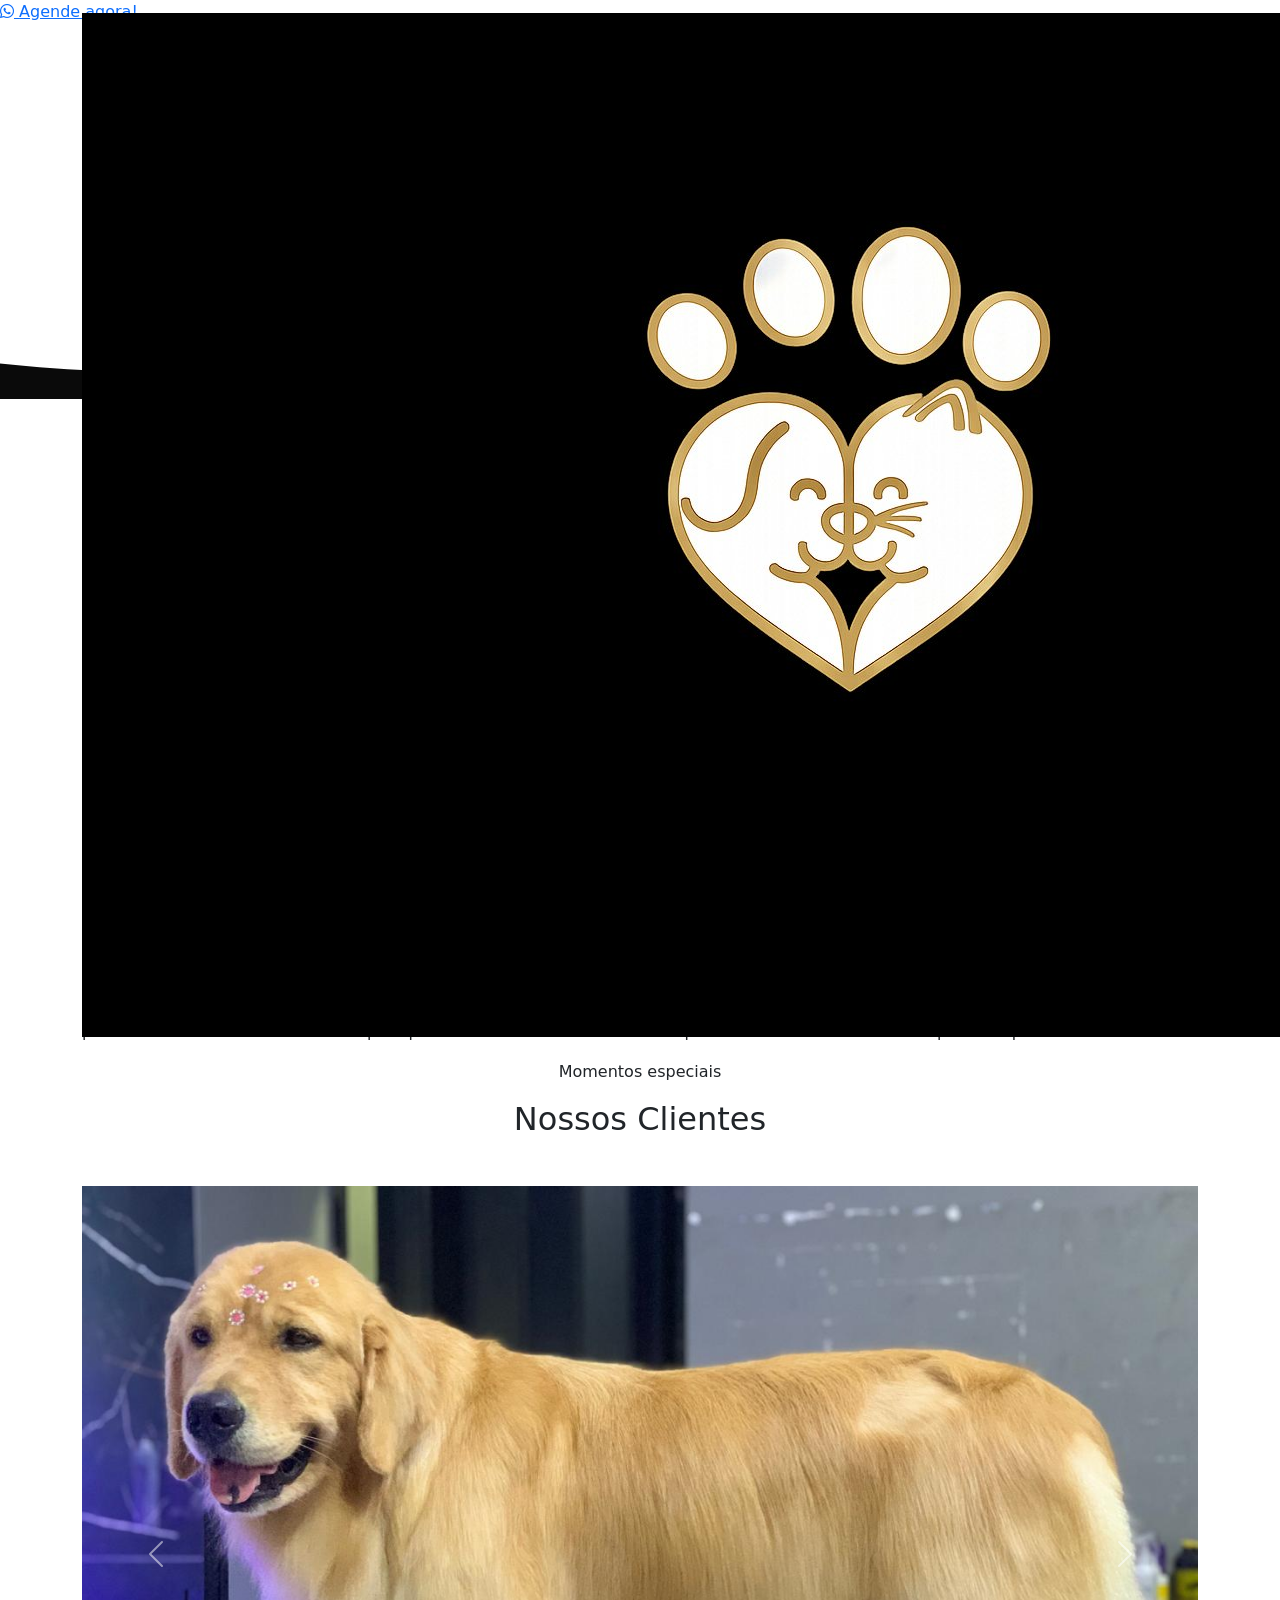
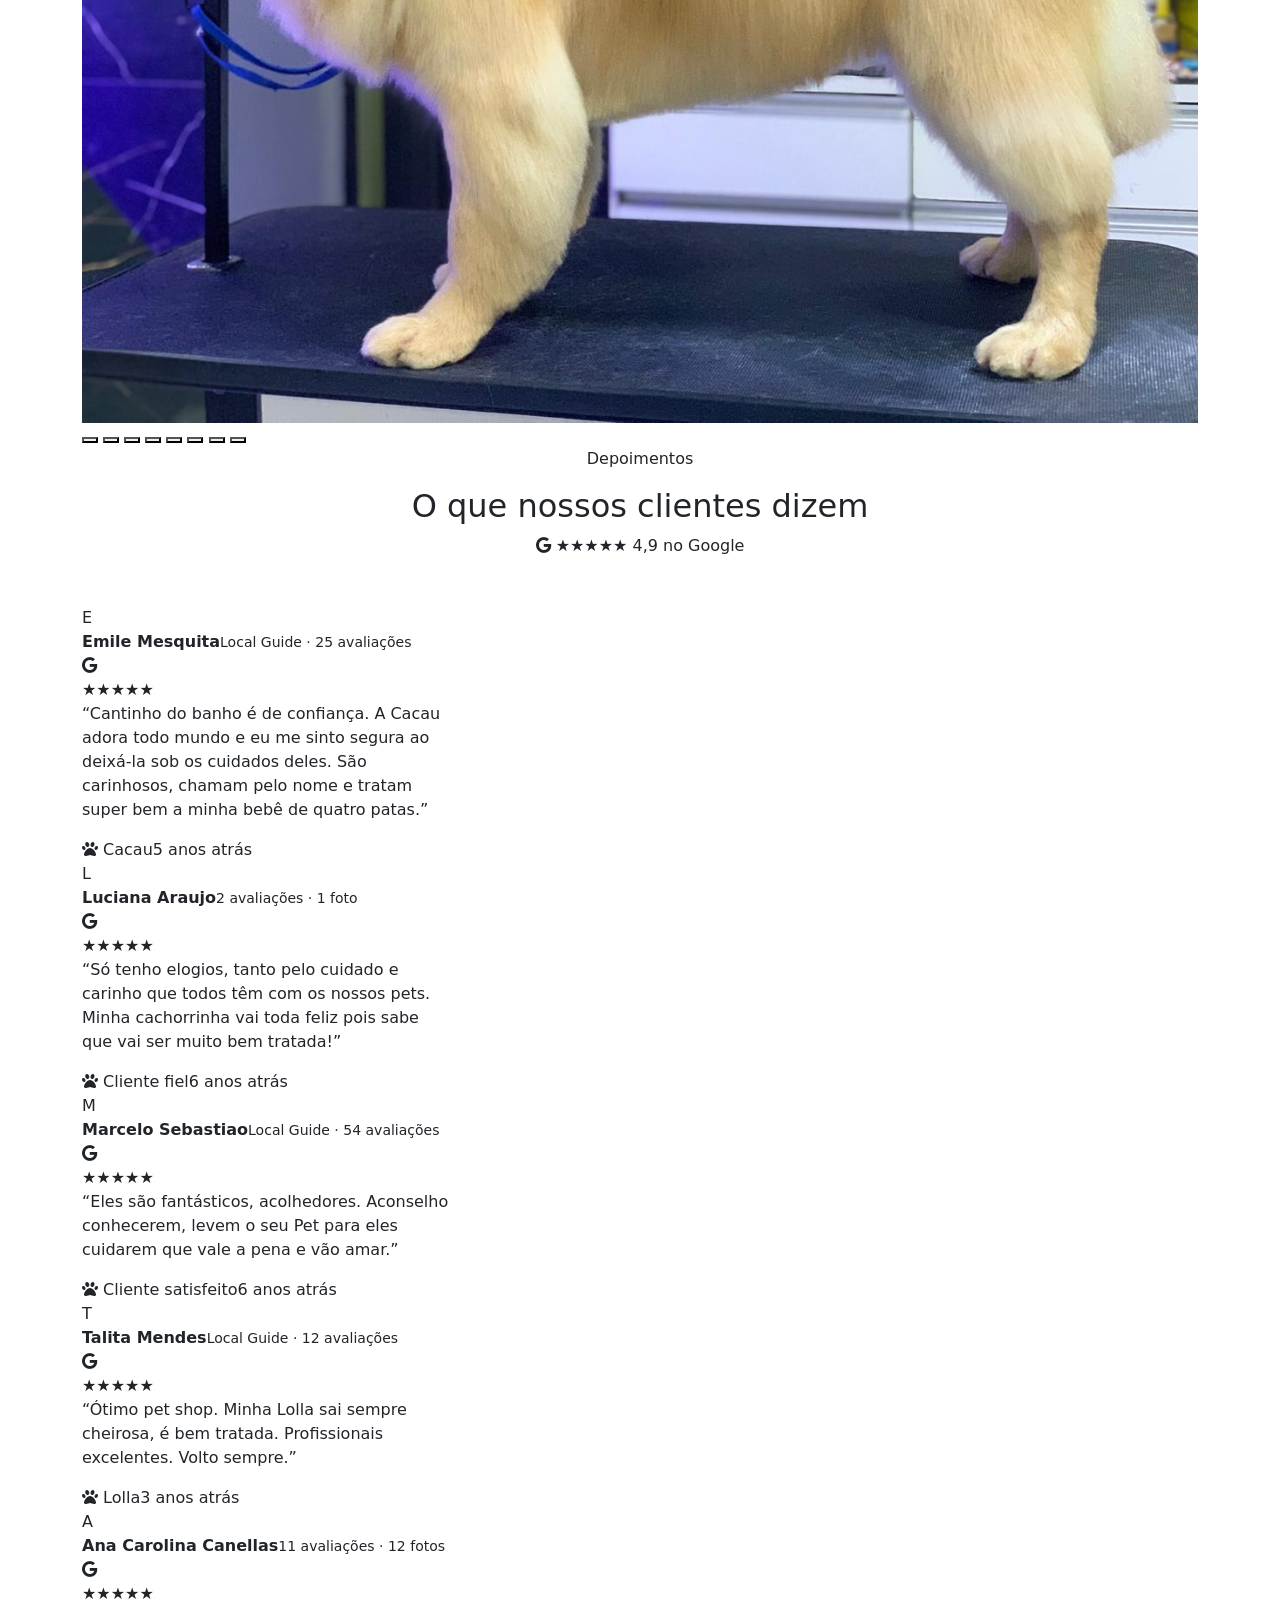
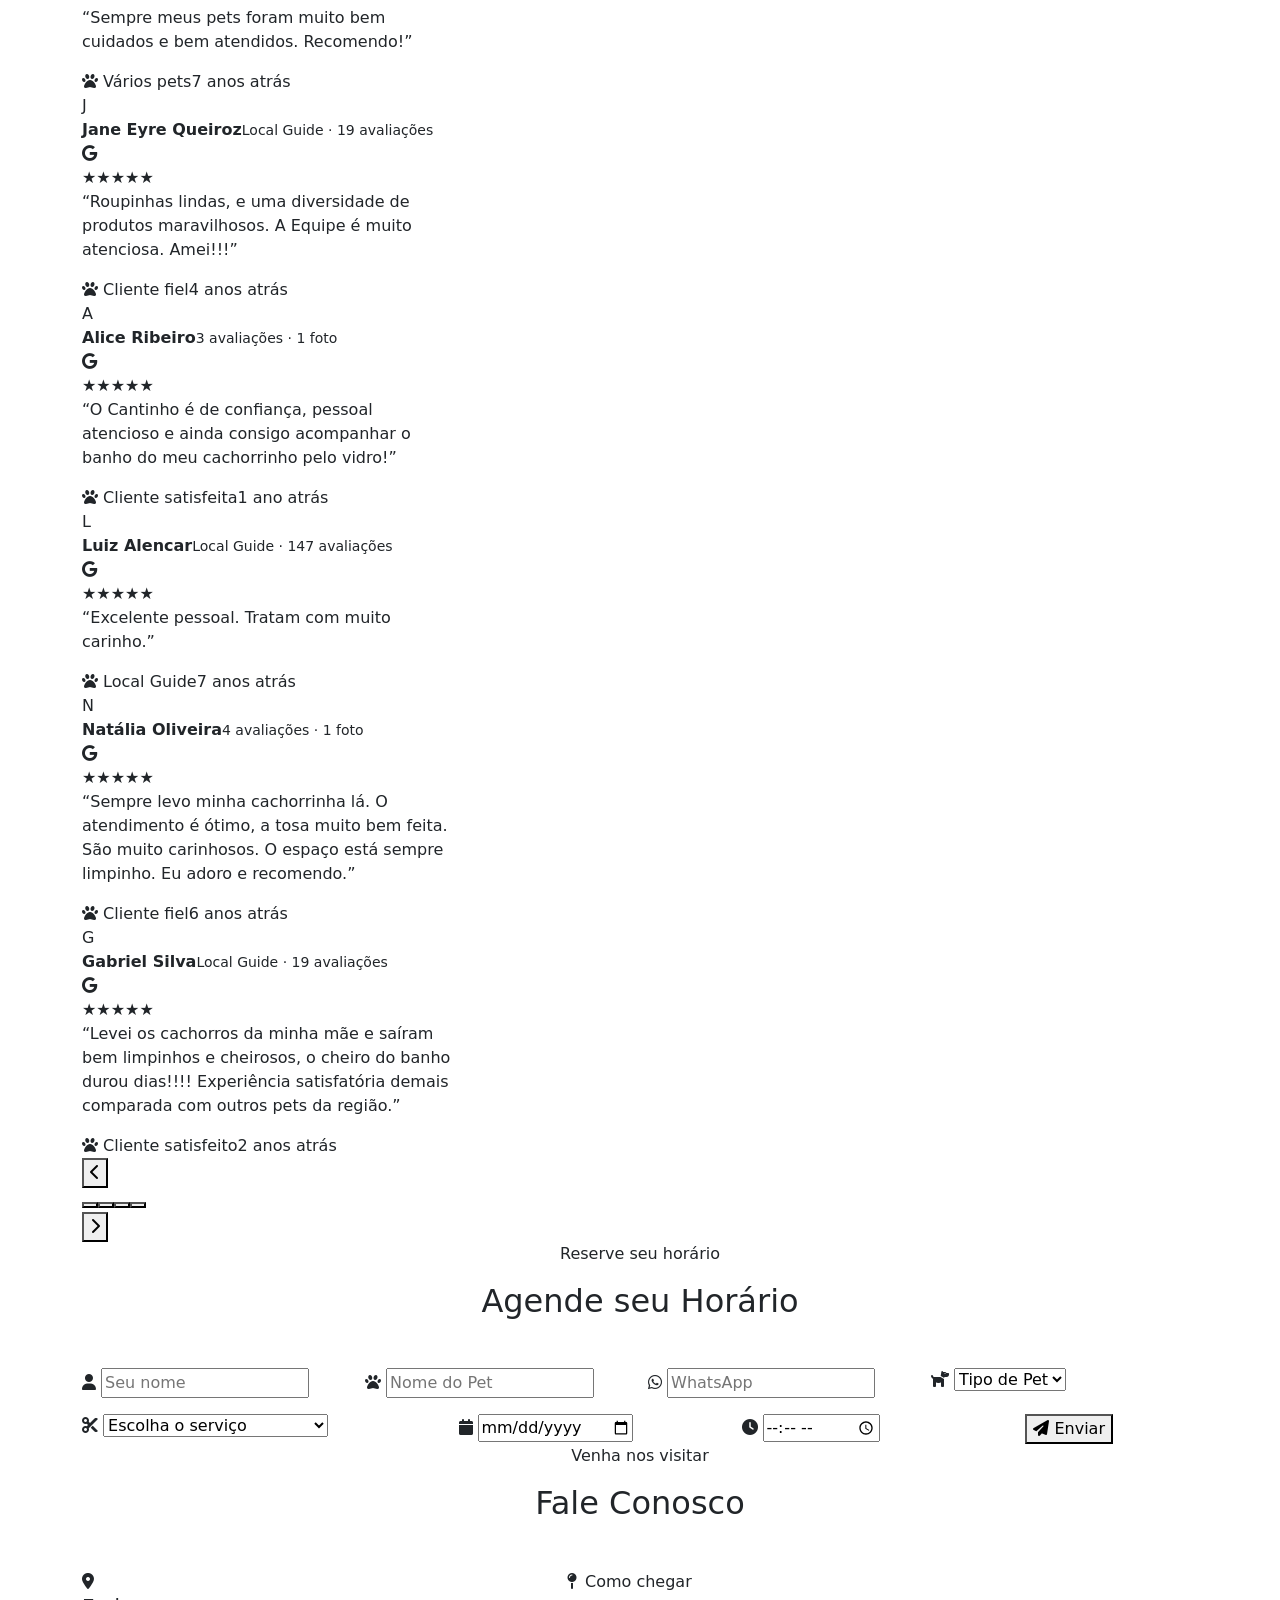
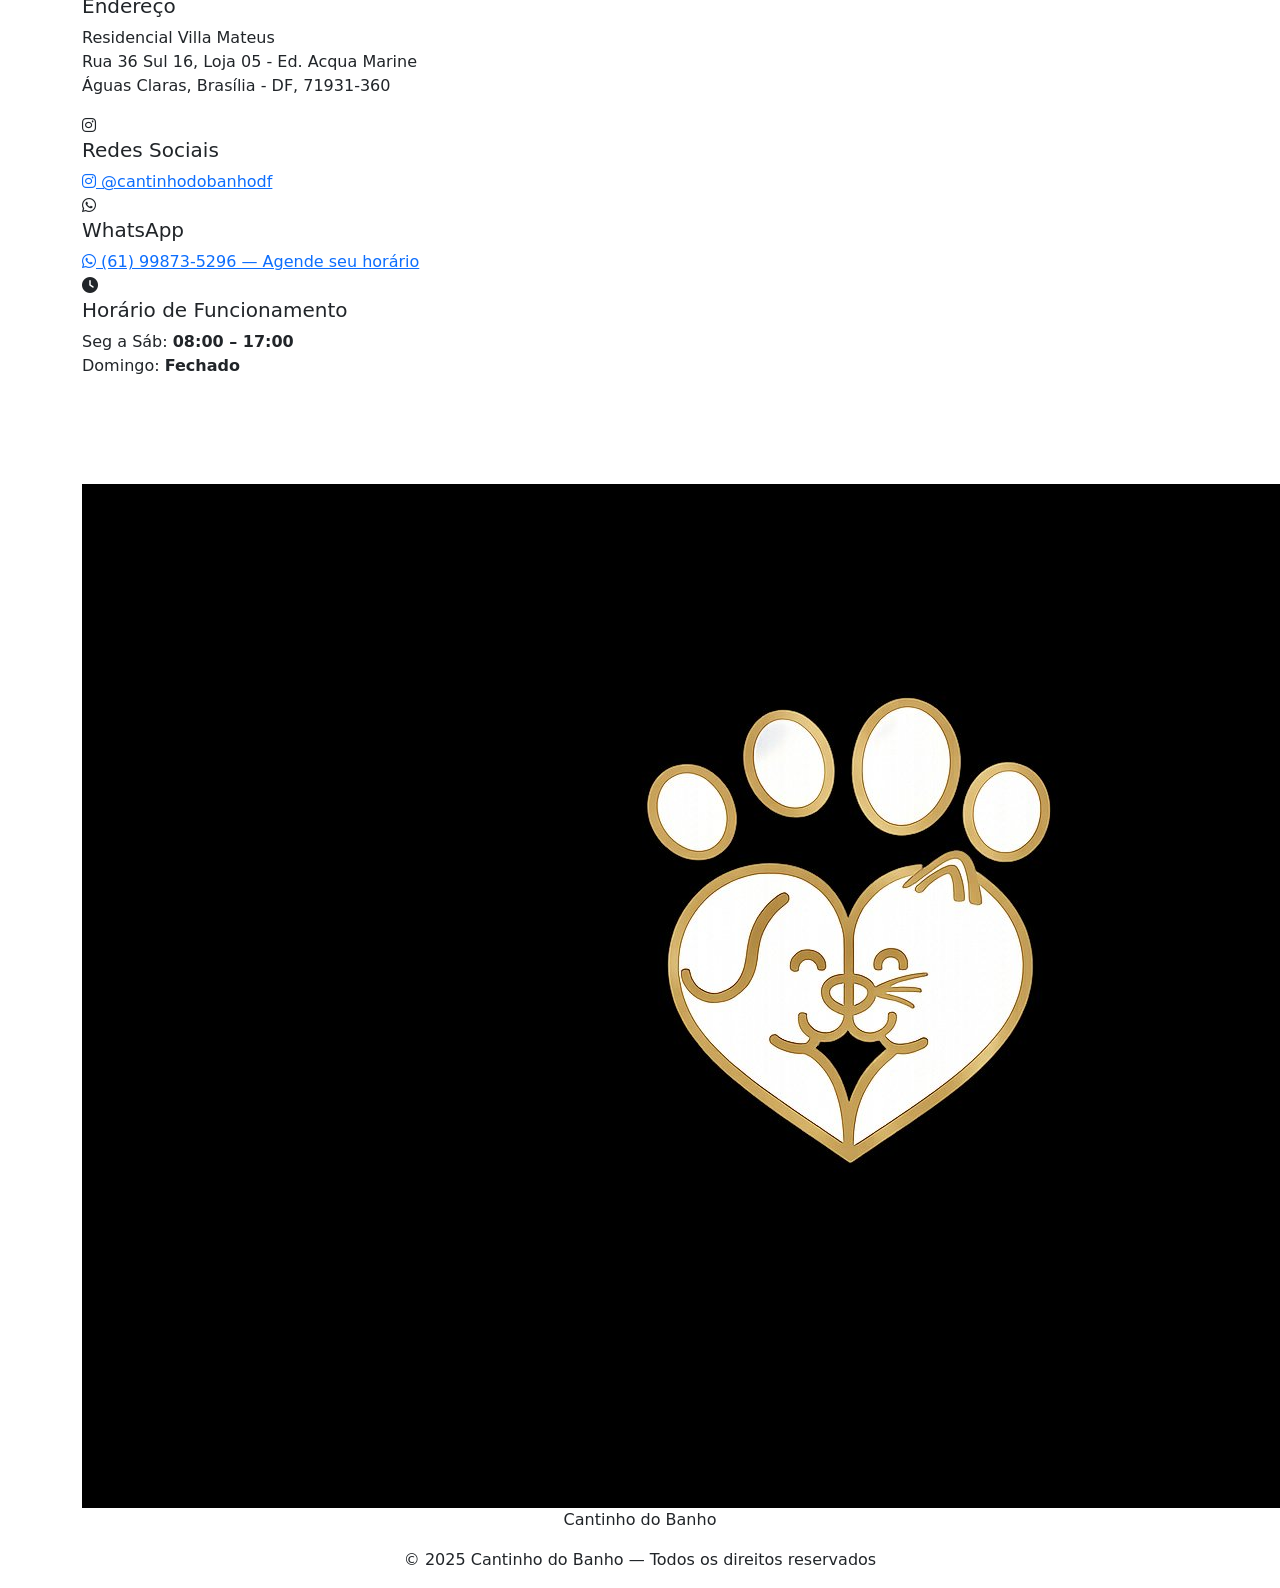
==== src/main/webapp/index.html @ 0a8c475f "- Adicionada entidade Usuario com suporte a Soft Delete e Timezone America/Sao_Paulo. - Adicionada a" ====
<!DOCTYPE html>
<html lang="pt-BR">
    <head>
        <meta charset="UTF-8" />
        <meta name="viewport" content="width=device-width, initial-scale=1.0"/>
        <title>Cantinho do Banho — Pet Shop Premium</title>

        <!-- Bootstrap -->
        <link rel="stylesheet" href="https://cdn.jsdelivr.net/npm/bootstrap@5.3.2/dist/css/bootstrap.min.css"/>
        <!-- FontAwesome -->
        <link rel="stylesheet" href="https://cdnjs.cloudflare.com/ajax/libs/font-awesome/6.5.0/css/all.min.css"/>
        <!-- AOS -->
        <link href="https://cdn.jsdelivr.net/npm/aos@2.3.4/dist/aos.css" rel="stylesheet"/>
        <!-- Google Fonts -->
        <link href="https://fonts.googleapis.com/css2?family=Cinzel:wght@400;600;700&family=Cormorant+Garamond:ital,wght@0,300;0,400;0,600;1,300;1,400&display=swap" rel="stylesheet">
        <!-- Estilos -->
        <link rel="stylesheet" href="style.css"/>
        <style>html {
                scroll-behavior: smooth;
                overflow-x: hidden;
            }</style>
    </head>
    <body>

        <!-- BOTÃO FLUTUANTE WHATSAPP -->
        <a href="https://wa.me/5561998735296?text=Quero%20agendar" target="_blank" class="whatsapp-float" aria-label="Agendar pelo WhatsApp">
            <i class="fab fa-whatsapp"></i>
            <span class="whatsapp-tooltip">Agende agora!</span>
        </a>

        <!-- NAVBAR -->
        <nav class="navbar navbar-expand-lg fixed-top">
            <div class="container">
                <a class="navbar-brand" href="#">
                    <img src="[data-uri]" alt="Logo" class="brand-icon-img">
                    Cantinho do Banho
                </a>
                <button class="navbar-toggler" type="button" data-bs-toggle="collapse" data-bs-target="#menu">
                    <span class="navbar-toggler-icon"></span>
                </button>
                <div class="collapse navbar-collapse" id="menu">
                    <ul class="navbar-nav ms-auto mb-2 mb-lg-0">
                        <li class="nav-item"><a class="nav-link" href="#sobre">Quem Somos</a></li>
                        <li class="nav-item"><a class="nav-link" href="#servicos">Serviços</a></li>
                        <li class="nav-item"><a class="nav-link" href="#avaliacoes">Avaliações</a></li>
                        <li class="nav-item"><a class="nav-link" href="#agendamento">Agendamento</a></li>
                        <li class="nav-item"><a class="nav-link" href="#contato">Contato</a></li>
                        <li class="nav-item"><a class="nav-link nav-admin" href="dashboard/login.html" target="_self" onclick="window.location.href = 'dashboard/login.html'; return false;">Admin</a></li>
                    </ul>
                </div>
            </div>
        </nav>

        <!-- HERO -->
        <header class="hero-premium">
            <div class="hero-overlay"></div>
            <div class="hero-particles">
                <span></span><span></span><span></span><span></span><span></span>
            </div>
            <div class="container hero-content text-center" data-aos="fade-up" data-aos-duration="1000">
                <p class="hero-eyebrow">✦ Pet Shop Premium ✦</p>
                <h1>Cuidado Premium<br><em>Para Seu Melhor Amigo</em></h1>
                <p class="hero-subtitle">
                    Sofisticação, carinho e expertise no tratamento do seu pet.<br>Agende seu momento especial conosco.
                </p>
                <div class="hero-buttons">
                    <a href="#agendamento" class="btn-hero btn-hero-outline">
                        <i class="fas fa-calendar-check"></i> Agende seu Horário
                    </a>
                    <a href="#servicos" class="btn-hero btn-hero-solid">
                        <i class="fa fa-paw"></i> Conhecer serviços
                    </a>
                </div>
                <div class="hero-badges" data-aos="fade-up" data-aos-delay="300">
                    <div class="hero-badge"><i class="fa fa-heart"></i><span>Carinho</span></div>
                    <div class="hero-badge"><i class="fa fa-shield-alt"></i><span>Segurança</span></div>
                    <div class="hero-badge"><i class="fa fa-star"></i><span>Excelência</span></div>
                </div>
            </div>
            <div class="hero-scroll-hint">
                <span></span>
            </div>
        </header>

        <!-- DIVISOR -->
        <div class="section-divider">
            <svg viewBox="0 0 1440 80" preserveAspectRatio="none">
            <path d="M0,40 C360,80 1080,0 1440,40 L1440,80 L0,80 Z" fill="#0a0a0a"/>
            </svg>
        </div>

        <!-- SOBRE -->
        <section id="sobre" class="section-sobre">
            <div class="container">
                <div class="row align-items-center g-5">
                    <div class="col-lg-6" data-aos="fade-right">
                        <p class="section-label">Nossa História</p>
                        <h2 class="section-title">Quem Somos</h2>
                        <p class="section-text">
                            No <strong>Cantinho do Banho</strong> oferecemos mais do que serviços: cuidamos com amor, carinho e dedicação total.
                            Um espaço onde cada pet é tratado como parte da família, com profissionais apaixonados e técnicas refinadas.
                        </p>
                        <div class="sobre-stats">
                            <div class="stat-item">
                                <span class="stat-num">4.6★</span>
                                <span class="stat-label">Google</span>
                            </div>
                            <div class="stat-divider"></div>
                            <div class="stat-item">
                                <span class="stat-num">98+</span>
                                <span class="stat-label">Avaliações</span>
                            </div>
                            <div class="stat-divider"></div>
                            <div class="stat-item">
                                <span class="stat-num">8</span>
                                <span class="stat-label">Serviços</span>
                            </div>
                        </div>
                    </div>
                    <div class="col-lg-6" data-aos="fade-left" data-aos-delay="150">
                        <div class="sobre-card">
                            <i class="fas fa-award sobre-icon"></i>
                            <h4>Compromisso com a excelência</h4>
                            <p>Cada detalhe importa. Dos produtos utilizados ao toque final — entregamos o melhor para o seu pet.</p>
                        </div>
                    </div>
                </div>
            </div>
        </section>

        <!-- SERVIÇOS -->
        <section id="servicos" class="section-servicos">
            <div class="container">
                <div class="text-center mb-5" data-aos="fade-up">
                    <p class="section-label">O que oferecemos</p>
                    <h2 class="section-title">Nossos Serviços</h2>
                </div>
                <div class="row g-4">

                    <div class="col-md-3 col-sm-6" data-aos="fade-up" data-aos-delay="50">
                        <div class="service-card">
                            <div class="service-icon-wrap icone-banho"><i class="fas fa-bath"></i></div>
                            <h5>Banho</h5>
                            <p>Cuidado e limpeza completa para seu pet.</p>
                        </div>
                    </div>

                    <div class="col-md-3 col-sm-6" data-aos="fade-up" data-aos-delay="100">
                        <div class="service-card">
                            <div class="service-icon-wrap icone-tosa"><i class="fas fa-cut"></i></div>
                            <h5>Tosas Especializadas</h5>
                            <p>Tosas personalizadas conforme raça e estilo.</p>
                        </div>
                    </div>

                    <div class="col-md-3 col-sm-6" data-aos="fade-up" data-aos-delay="150">
                        <div class="service-card">
                            <div class="service-icon-wrap icone-trimming"><i class="fas fa-dog"></i></div>
                            <h5>Trimming</h5>
                            <p>Ajustes finos para acabamento perfeito.</p>
                        </div>
                    </div>

                    <div class="col-md-3 col-sm-6" data-aos="fade-up" data-aos-delay="200">
                        <div class="service-card">
                            <div class="service-icon-wrap icone-pelagem"><i class="fas fa-paw"></i></div>
                            <h5>Recuperação de Pelagem</h5>
                            <p>Tratamento intensivo para pelagem danificada.</p>
                        </div>
                    </div>

                    <div class="col-md-3 col-sm-6" data-aos="fade-up" data-aos-delay="250">
                        <div class="service-card">
                            <div class="service-icon-wrap icone-cronograma"><i class="fas fa-stream"></i></div>
                            <h5>Cronograma Capilar</h5>
                            <p>Hidratação intensiva em ciclos personalizados.</p>
                        </div>
                    </div>

                    <div class="col-md-3 col-sm-6" data-aos="fade-up" data-aos-delay="300">
                        <div class="service-card">
                            <div class="service-icon-wrap icone-coloracao"><i class="fas fa-palette"></i></div>
                            <h5>Coloração</h5>
                            <p>Colorações seguras e criativas para pets!</p>
                        </div>
                    </div>

                    <div class="col-md-3 col-sm-6" data-aos="fade-up" data-aos-delay="350">
                        <div class="service-card">
                            <div class="service-icon-wrap icone-cronoterapia"><i class="fas fa-spa"></i></div>
                            <h5>Cromoterapia</h5>
                            <p>Relaxamento e equilíbrio com terapia de cores.</p>
                        </div>
                    </div>

                    <div class="col-md-3 col-sm-6" data-aos="fade-up" data-aos-delay="400">
                        <div class="service-card">
                            <div class="service-icon-wrap icone-boutique"><i class="fas fa-store"></i></div>
                            <h5>Boutique Pet</h5>
                            <p>Acessórios e produtos premium para seu pet.</p>
                        </div>
                    </div>

                </div>
            </div>
        </section>

        <!-- GALERIA -->
        <section class="section-galeria">
            <div class="container" data-aos="fade-up">
                <div class="text-center mb-5">
                    <p class="section-label">Momentos especiais</p>
                    <h2 class="section-title">Nossos Clientes</h2>
                </div>
                <div id="petCarousel" class="carousel slide carousel-premium" data-bs-ride="carousel" data-bs-interval="3500">
                    <div class="carousel-inner">
                        <div class="carousel-item active">
                            <img src="imagens/pet1.jpeg" class="d-block w-100" alt="Pet 1">
                        </div>

                        <div class="carousel-item">
                            <img src="imagens/pet2.jpeg" class="d-block w-100" alt="Pet 2">
                        </div>

                        <div class="carousel-item">
                            <img src="imagens/pet3.jpeg" class="d-block w-100" alt="Pet 3">
                        </div>

                        <div class="carousel-item">
                            <img src="imagens/pet4.jpeg" class="d-block w-100" alt="Pet 4">
                        </div>

                        <div class="carousel-item">
                            <img src="imagens/pet5.jpeg" class="d-block w-100" alt="Pet 5">
                        </div>

                        <div class="carousel-item">
                            <img src="imagens/pet6.jpeg" class="d-block w-100" alt="Pet 6">
                        </div>

                        <div class="carousel-item">
                            <img src="imagens/pet7 (2).jpeg" class="d-block w-100" alt="Pet 7">
                        </div>

                        <div class="carousel-item">
                            <img src="imagens/pet8.jpeg" class="d-block w-100" alt="Pet 8">
                        </div>

                    </div>
                </div>
                <button class="carousel-control-prev" type="button" data-bs-target="#petCarousel" data-bs-slide="prev">
                    <span class="carousel-control-prev-icon"></span>
                </button>
                <button class="carousel-control-next" type="button" data-bs-target="#petCarousel" data-bs-slide="next">
                    <span class="carousel-control-next-icon"></span>
                </button>
                <div class="carousel-indicators-custom">
                    <button type="button" data-bs-target="#petCarousel" data-bs-slide-to="0" class="active"></button>
                    <button type="button" data-bs-target="#petCarousel" data-bs-slide-to="1"></button>
                    <button type="button" data-bs-target="#petCarousel" data-bs-slide-to="2"></button>
                    <button type="button" data-bs-target="#petCarousel" data-bs-slide-to="3"></button>
                    <button type="button" data-bs-target="#petCarousel" data-bs-slide-to="4"></button>
                    <button type="button" data-bs-target="#petCarousel" data-bs-slide-to="5"></button>
                    <button type="button" data-bs-target="#petCarousel" data-bs-slide-to="6"></button>
                    <button type="button" data-bs-target="#petCarousel" data-bs-slide-to="7"></button>
                </div>
            </div>
        </section>

        <!-- AVALIAÇÕES -->
        <section id="avaliacoes" class="section-avaliacoes">
            <div class="container">
                <div class="text-center mb-5" data-aos="fade-up">
                    <p class="section-label">Depoimentos</p>
                    <h2 class="section-title">O que nossos clientes dizem</h2>
                    <div class="google-rating-badge">
                        <i class="fab fa-google"></i>
                        <span class="stars-text">&#9733;&#9733;&#9733;&#9733;&#9733;</span>
                        <span>4,9 no Google</span>
                    </div>
                </div>

                <div class="review-carousel-wrapper" data-aos="fade-up" data-aos-delay="100">
                    <div class="review-track" id="reviewTrack">

                        <div class="review-card">
                            <div class="review-header">
                                <div class="review-avatar">E</div>
                                <div class="review-info"><strong>Emile Mesquita</strong><small>Local Guide &middot; 25 avaliações</small></div>
                                <i class="fab fa-google review-google-icon"></i>
                            </div>
                            <div class="review-stars">&#9733;&#9733;&#9733;&#9733;&#9733;</div>
                            <p class="review-text">&ldquo;Cantinho do banho é de confiança. A Cacau adora todo mundo e eu me sinto segura ao deixá-la sob os cuidados deles. São carinhosos, chamam pelo nome e tratam super bem a minha bebê de quatro patas.&rdquo;</p>
                            <div class="review-footer"><span><i class="fas fa-paw"></i> Cacau</span><span class="review-time">5 anos atrás</span></div>
                        </div>

                        <div class="review-card">
                            <div class="review-header">
                                <div class="review-avatar">L</div>
                                <div class="review-info"><strong>Luciana Araujo</strong><small>2 avaliações &middot; 1 foto</small></div>
                                <i class="fab fa-google review-google-icon"></i>
                            </div>
                            <div class="review-stars">&#9733;&#9733;&#9733;&#9733;&#9733;</div>
                            <p class="review-text">&ldquo;Só tenho elogios, tanto pelo cuidado e carinho que todos têm com os nossos pets. Minha cachorrinha vai toda feliz pois sabe que vai ser muito bem tratada!&rdquo;</p>
                            <div class="review-footer"><span><i class="fas fa-paw"></i> Cliente fiel</span><span class="review-time">6 anos atrás</span></div>
                        </div>

                        <div class="review-card">
                            <div class="review-header">
                                <div class="review-avatar">M</div>
                                <div class="review-info"><strong>Marcelo Sebastiao</strong><small>Local Guide &middot; 54 avaliações</small></div>
                                <i class="fab fa-google review-google-icon"></i>
                            </div>
                            <div class="review-stars">&#9733;&#9733;&#9733;&#9733;&#9733;</div>
                            <p class="review-text">&ldquo;Eles são fantásticos, acolhedores. Aconselho conhecerem, levem o seu Pet para eles cuidarem que vale a pena e vão amar.&rdquo;</p>
                            <div class="review-footer"><span><i class="fas fa-paw"></i> Cliente satisfeito</span><span class="review-time">6 anos atrás</span></div>
                        </div>

                        <div class="review-card">
                            <div class="review-header">
                                <div class="review-avatar">T</div>
                                <div class="review-info"><strong>Talita Mendes</strong><small>Local Guide &middot; 12 avaliações</small></div>
                                <i class="fab fa-google review-google-icon"></i>
                            </div>
                            <div class="review-stars">&#9733;&#9733;&#9733;&#9733;&#9733;</div>
                            <p class="review-text">&ldquo;Ótimo pet shop. Minha Lolla sai sempre cheirosa, é bem tratada. Profissionais excelentes. Volto sempre.&rdquo;</p>
                            <div class="review-footer"><span><i class="fas fa-paw"></i> Lolla</span><span class="review-time">3 anos atrás</span></div>
                        </div>

                        <div class="review-card">
                            <div class="review-header">
                                <div class="review-avatar">A</div>
                                <div class="review-info"><strong>Ana Carolina Canellas</strong><small>11 avaliações &middot; 12 fotos</small></div>
                                <i class="fab fa-google review-google-icon"></i>
                            </div>
                            <div class="review-stars">&#9733;&#9733;&#9733;&#9733;&#9733;</div>
                            <p class="review-text">&ldquo;Sempre meus pets foram muito bem cuidados e bem atendidos. Recomendo!&rdquo;</p>
                            <div class="review-footer"><span><i class="fas fa-paw"></i> Vários pets</span><span class="review-time">7 anos atrás</span></div>
                        </div>

                        <div class="review-card">
                            <div class="review-header">
                                <div class="review-avatar">J</div>
                                <div class="review-info"><strong>Jane Eyre Queiroz</strong><small>Local Guide &middot; 19 avaliações</small></div>
                                <i class="fab fa-google review-google-icon"></i>
                            </div>
                            <div class="review-stars">&#9733;&#9733;&#9733;&#9733;&#9733;</div>
                            <p class="review-text">&ldquo;Roupinhas lindas, e uma diversidade de produtos maravilhosos. A Equipe é muito atenciosa. Amei!!!&rdquo;</p>
                            <div class="review-footer"><span><i class="fas fa-paw"></i> Cliente fiel</span><span class="review-time">4 anos atrás</span></div>
                        </div>

                        <div class="review-card">
                            <div class="review-header">
                                <div class="review-avatar">A</div>
                                <div class="review-info"><strong>Alice Ribeiro</strong><small>3 avaliações &middot; 1 foto</small></div>
                                <i class="fab fa-google review-google-icon"></i>
                            </div>
                            <div class="review-stars">&#9733;&#9733;&#9733;&#9733;&#9733;</div>
                            <p class="review-text">&ldquo;O Cantinho é de confiança, pessoal atencioso e ainda consigo acompanhar o banho do meu cachorrinho pelo vidro!&rdquo;</p>
                            <div class="review-footer"><span><i class="fas fa-paw"></i> Cliente satisfeita</span><span class="review-time">1 ano atrás</span></div>
                        </div>

                        <div class="review-card">
                            <div class="review-header">
                                <div class="review-avatar">L</div>
                                <div class="review-info"><strong>Luiz Alencar</strong><small>Local Guide &middot; 147 avaliações</small></div>
                                <i class="fab fa-google review-google-icon"></i>
                            </div>
                            <div class="review-stars">&#9733;&#9733;&#9733;&#9733;&#9733;</div>
                            <p class="review-text">&ldquo;Excelente pessoal. Tratam com muito carinho.&rdquo;</p>
                            <div class="review-footer"><span><i class="fas fa-paw"></i> Local Guide</span><span class="review-time">7 anos atrás</span></div>
                        </div>

                        <div class="review-card">
                            <div class="review-header">
                                <div class="review-avatar">N</div>
                                <div class="review-info"><strong>Natália Oliveira</strong><small>4 avaliações &middot; 1 foto</small></div>
                                <i class="fab fa-google review-google-icon"></i>
                            </div>
                            <div class="review-stars">&#9733;&#9733;&#9733;&#9733;&#9733;</div>
                            <p class="review-text">&ldquo;Sempre levo minha cachorrinha lá. O atendimento é ótimo, a tosa muito bem feita. São muito carinhosos. O espaço está sempre limpinho. Eu adoro e recomendo.&rdquo;</p>
                            <div class="review-footer"><span><i class="fas fa-paw"></i> Cliente fiel</span><span class="review-time">6 anos atrás</span></div>
                        </div>

                        <div class="review-card">
                            <div class="review-header">
                                <div class="review-avatar">G</div>
                                <div class="review-info"><strong>Gabriel Silva</strong><small>Local Guide &middot; 19 avaliações</small></div>
                                <i class="fab fa-google review-google-icon"></i>
                            </div>
                            <div class="review-stars">&#9733;&#9733;&#9733;&#9733;&#9733;</div>
                            <p class="review-text">&ldquo;Levei os cachorros da minha mãe e saíram bem limpinhos e cheirosos, o cheiro do banho durou dias!!!! Experiência satisfatória demais comparada com outros pets da região.&rdquo;</p>
                            <div class="review-footer"><span><i class="fas fa-paw"></i> Cliente satisfeito</span><span class="review-time">2 anos atrás</span></div>
                        </div>

                    </div>

                    <div class="review-nav">
                        <button class="review-btn" id="reviewPrev"><i class="fas fa-chevron-left"></i></button>
                        <div class="review-dots" id="reviewDots"></div>
                        <button class="review-btn" id="reviewNext"><i class="fas fa-chevron-right"></i></button>
                    </div>
                </div>

            </div>
        </section>

        <script>
            (function () {
                var track = document.getElementById('reviewTrack');
                var cards = track.querySelectorAll('.review-card');
                var dotsContainer = document.getElementById('reviewDots');
                var total = cards.length;
                var current = 0;
                var perPage = window.innerWidth >= 992 ? 3 : window.innerWidth >= 576 ? 2 : 1;

                function buildDots() {
                    dotsContainer.innerHTML = '';
                    var pages = Math.ceil(total / perPage);
                    for (var i = 0; i < pages; i++) {
                        var d = document.createElement('button');
                        d.className = 'review-dot' + (i === 0 ? ' active' : '');
                        d.setAttribute('data-i', i);
                        d.addEventListener('click', function () {
                            goTo(+this.getAttribute('data-i'));
                        });
                        dotsContainer.appendChild(d);
                    }
                }

                function goTo(page) {
                    var pages = Math.ceil(total / perPage);
                    current = Math.max(0, Math.min(page, pages - 1));
                    var offset = current * perPage * (100 / total);
                    track.style.transform = 'translateX(-' + offset + '%)';
                    dotsContainer.querySelectorAll('.review-dot').forEach(function (d, i) {
                        d.classList.toggle('active', i === current);
                    });
                }

                document.getElementById('reviewNext').addEventListener('click', function () {
                    goTo(current + 1 >= Math.ceil(total / perPage) ? 0 : current + 1);
                });
                document.getElementById('reviewPrev').addEventListener('click', function () {
                    goTo(current - 1 < 0 ? Math.ceil(total / perPage) - 1 : current - 1);
                });

                // Auto play
                setInterval(function () {
                    goTo(current + 1 >= Math.ceil(total / perPage) ? 0 : current + 1);
                }, 4000);

                buildDots();
                track.style.width = (total * (100 / perPage)) + '%';
                cards.forEach(function (c) {
                    c.style.width = (100 / total) + '%';
                });
            })();
        </script>

        <!-- AGENDAMENTO -->
        <section id="agendamento" class="section-agendamento">
            <div class="container" data-aos="fade-up">
                <div class="text-center mb-5">
                    <p class="section-label">Reserve seu horário</p>
                    <h2 class="section-title">Agende seu Horário</h2>
                </div>
                <div class="agendamento-card">
                    <!-- FORMULÁRIO -->
                    <div id="form-agendamento">

                        <form onsubmit="enviarAgendamento(event)">
                            <div class="row g-3">
                                <div class="col-md-3 col-sm-6">
                                    <div class="input-group-custom">
                                        <i class="fas fa-user"></i>
                                        <input id="nome" class="form-input" placeholder="Seu nome" required>
                                    </div>
                                </div>
                                <div class="col-md-3 col-sm-6">
                                    <div class="input-group-custom">
                                        <i class="fas fa-paw"></i>
                                        <input id="pet" class="form-input" placeholder="Nome do Pet" required>
                                    </div>
                                </div>
                                <div class="col-md-3 col-sm-6">
                                    <div class="input-group-custom">
                                        <i class="fab fa-whatsapp"></i>
                                        <input id="tel" class="form-input" placeholder="WhatsApp" required oninput="detectarCliente(this.value)">
                                    </div>
                                </div>
                                <div class="col-md-3 col-sm-6">
                                    <div class="input-group-custom">
                                        <i class="fas fa-dog"></i>
                                        <select id="tipo-pet" class="form-input" required>
                                            <option value="">Tipo de Pet</option>
                                            <option value="Cachorro">Cachorro</option>
                                            <option value="Gato">Gato</option>
                                        </select>
                                    </div>
                                </div>
                                <div class="col-md-4 col-sm-6">
                                    <div class="input-group-custom">
                                        <i class="fas fa-scissors"></i>
                                        <select id="servico" class="form-input" required>
                                            <option value="">Escolha o serviço</option>
                                            <option>Banho e Tosa</option>
                                            <option>Banho</option>
                                            <option>Tosa</option>
                                            <option>Trimming</option>
                                            <option>Cronograma Capilar</option>
                                            <option>Recuperação de Pelagem</option>
                                            <option>Cromoterapia</option>
                                            <option>Coloração Pet</option>
                                        </select>
                                    </div>
                                </div>
                                <div class="col-md-3 col-sm-6">
                                    <div class="input-group-custom">
                                        <i class="fas fa-calendar"></i>
                                        <input id="data" type="date" class="form-input" required>
                                    </div>
                                </div>
                                <div class="col-md-3 col-sm-6">
                                    <div class="input-group-custom">
                                        <i class="fas fa-clock"></i>
                                        <input id="hora" type="time" class="form-input" required>
                                    </div>
                                </div>

                                <div class="col-md-2 col-sm-12">
                                    <button type="submit" class="btn-agendar" id="btn-agendar">
                                        <i class="fa fa-paper-plane"></i> Enviar
                                    </button>
                                </div>
                            </div>
                        </form>
                    </div>
                    <!-- MENSAGEM DE SUCESSO -->
                    <div id="agendamento-sucesso" style="display:none; text-align:center; padding:48px 24px;">
                        <div style="font-size:3.5rem; margin-bottom:16px;">🐾</div>
                        <h3 style="color:#C9A96E; font-family:'Cinzel',serif; font-size:1.4rem; margin-bottom:12px;">Pedido Enviado com Sucesso!</h3>
                        <p style="color:#ccc; font-size:0.95rem; margin-bottom:8px;">Seu agendamento foi recebido!</p>
                        <p style="color:#888; font-size:0.85rem; max-width:420px; margin:0 auto 28px;">Nossa equipe vai analisar a disponibilidade e entrar em contato pelo WhatsApp para confirmar o horário. 😊</p>
                        <button onclick="novoAgendamento()" style="background:transparent; border:1px solid #C9A96E55; color:#C9A96E; border-radius:8px; padding:10px 24px; font-size:0.85rem; cursor:pointer; transition:all .2s;">
                            <i class="fas fa-plus" style="margin-right:6px"></i> Fazer outro agendamento
                        </button>
                    </div>
                </div>
            </div>
        </section>

        <!-- CONTATO -->
        <section id="contato" class="section-contato">
            <div class="container">
                <div class="text-center mb-5" data-aos="fade-up">
                    <p class="section-label">Venha nos visitar</p>
                    <h2 class="section-title">Fale Conosco</h2>
                </div>
                <div class="row g-5 align-items-start">
                    <div class="col-md-5" data-aos="fade-right">
                        <div class="contato-info">

                            <div class="contato-item">
                                <div class="contato-icon"><i class="fas fa-map-marker-alt"></i></div>
                                <div>
                                    <h5>Endereço</h5>
                                    <p>Residencial Villa Mateus<br>
                                        Rua 36 Sul 16, Loja 05 - Ed. Acqua Marine<br>
                                        Águas Claras, Brasília - DF, 71931-360</p>
                                </div>
                            </div>

                            <div class="contato-item">
                                <div class="contato-icon"><i class="fab fa-instagram"></i></div>
                                <div>
                                    <h5>Redes Sociais</h5>
                                    <a href="https://instagram.com/cantinhodobanhodf" target="_blank" class="social-link">
                                        <i class="fab fa-instagram"></i> @cantinhodobanhodf
                                    </a>
                                </div>
                            </div>

                            <div class="contato-item">
                                <div class="contato-icon"><i class="fab fa-whatsapp"></i></div>
                                <div>
                                    <h5>WhatsApp</h5>
                                    <a href="https://wa.me/5561998735296" target="_blank" class="btn-whatsapp">
                                        <i class="fab fa-whatsapp"></i> (61) 99873-5296 — Agende seu horário
                                    </a>
                                </div>
                            </div>

                            <div class="contato-item">
                                <div class="contato-icon"><i class="fas fa-clock"></i></div>
                                <div>
                                    <h5>Horário de Funcionamento</h5>
                                    <p>Seg a Sáb: <strong>08:00 – 17:00</strong><br>Domingo: <strong>Fechado</strong></p>
                                </div>
                            </div>

                        </div>
                    </div>

                    <div class="col-md-7" data-aos="fade-left" data-aos-delay="150">
                        <div class="mapa-wrapper">
                            <p class="section-label mb-3"><i class="fas fa-map-pin me-2"></i>Como chegar</p>
                            <div class="ratio ratio-4x3">
                                <iframe
                                    src="https://www.google.com/maps/embed?pb=!1m18!1m12!1m3!1d1223.2493525552275!2d-48.03910495482226!3d-15.837038308991763!2m3!1f0!2f0!3f0!3m2!1i1024!2i768!4f13.1!3m3!1m2!1s0x935a326012396ee5%3A0x93afc04ad1eda050!2sCantinho%20do%20Banho%20Pet%20Shop!5e0!3m2!1spt-BR!2sbr!4v1702665679206!5m2!1spt-BR!2sbr"
                                    width="100%" height="100%" style="border:0;" allowfullscreen="" loading="lazy">
                                </iframe>
                            </div>
                        </div>
                    </div>
                </div>
            </div>
        </section>

        <!-- RODAPÉ -->
        <footer class="footer">
            <div class="container text-center">
                <p class="footer-brand"><img src="[data-uri]" alt="Logo" class="footer-logo-img"> Cantinho do Banho</p>
                <p class="footer-copy">© 2025 Cantinho do Banho — Todos os direitos reservados</p>
            </div>
        </footer>

        <!-- SCRIPTS -->
        <script src="https://cdn.jsdelivr.net/npm/bootstrap@5.3.2/dist/js/bootstrap.bundle.min.js"></script>
        <script src="https://cdn.jsdelivr.net/npm/aos@2.3.4/dist/aos.js"></script>
        <script>
                            AOS.init({duration: 900, once: true, easing: 'ease-out-quart', offset: 60});

                            function cleanTelSite(t) {
                                return t ? t.replace(/\D/g, '') : '';
                            }

                            function detectarCliente(val) {
                                const tel = cleanTelSite(val);
                                if (tel.length < 10)
                                    return;
                                const clientes = JSON.parse(localStorage.getItem('cb_clientes') || '[]');
                                const cli = clientes.find(c => cleanTelSite(c.tel) === tel);
                                if (cli) {
                                    if (cli.nome)
                                        document.getElementById('nome').value = cli.nome;
                                    if (cli.pets)
                                        document.getElementById('pet').value = cli.pets.split(',')[0].trim();
                                }
                            }

                            function enviarAgendamento(e) {
                                e.preventDefault();

                                // 1. Captura os elementos do DOM
                                const nome = document.getElementById('nome').value.trim();
                                const pet = document.getElementById('pet').value.trim();
                                const tel = document.getElementById('tel').value.trim();
                                const tipoPet = document.getElementById('tipo-pet').value;
                                const servico = document.getElementById('servico').value;
                                const data = document.getElementById('data').value; // Formato: YYYY-MM-DD
                                const hora = document.getElementById('hora').value; // Formato: HH:MM

                                // 2. Validação simples antes de enviar
                                if (!nome || !pet || !tel || !tipoPet || !servico || !data || !hora) {
                                    alert("Por favor, preencha todos os campos obrigatórios.");
                                    return;
                                }

                                // 3. Prepara os parâmetros para o padrão que a Servlet Java entende (Form URL Encoded)
                                const formData = new URLSearchParams();
                                formData.append('nomeDono', nome);
                                formData.append('telefone', tel);
                                formData.append('nomePet', pet);
                                formData.append('tipo', tipoPet);
                                formData.append('servico', servico);
                                formData.append('data', data);
                                formData.append('hora', hora);

                                // 4. O Fetch: Enviando os dados para o servidor
                                // ATENÇÃO: Verifique se o nome do projeto no NetBeans/Tomcat é "Cantinho_banho"
                                fetch('api/agendar', {
                                    method: 'POST',
                                    headers: {
                                        'Content-Type': 'application/x-www-form-urlencoded; charset=UTF-8',
                                    },
                                    body: formData
                                })
                                        .then(response => {
                                            if (response.ok) {
                                                // Se o Java retornou status 200-299
                                                return response.text();
                                            } else {
                                                // Se o Java deu erro (ex: 500 no banco de dados)
                                                return response.text().then(text => {
                                                    throw new Error(text)
                                                });
                                            }
                                        })
                                        .then(resultado => {
                                            console.log("Sucesso do Java:", resultado);

                                            // Esconde o formulário e mostra a div de sucesso (lógica que você já tinha)
                                            document.getElementById('form-agendamento').style.display = 'none';
                                            document.getElementById('agendamento-sucesso').style.display = 'block';

                                            // Limpa o formulário para um próximo uso
                                            // document.getElementById('form-agendamento').reset();
                                        })
                                        .catch(error => {
                                            // Captura erros de rede ou erros lançados pelo 'throw' acima
                                            console.error('Erro na requisição:', error);
                                            alert("Falha ao salvar no MySQL: " + error.message);
                                        });
                            }

                            function novoAgendamento() {
                                document.getElementById('form-agendamento').style.display = 'block';
                                document.getElementById('agendamento-sucesso').style.display = 'none';
                                document.getElementById('form-agendamento').querySelector('form').reset();
                            }

                            // Navbar + botão WA no scroll
                            window.addEventListener('scroll', () => {
                                document.querySelector('.navbar').classList.toggle('scrolled', window.scrollY > 50);
                                document.querySelector('.whatsapp-float').classList.toggle('visible', window.scrollY > 300);
                            });

                            // FECHAR MENU MOBILE AO CLICAR EM UM LINK
                            document.querySelectorAll('.navbar .nav-link').forEach(link => {
                                link.addEventListener('click', () => {
                                    const navbarCollapse = document.querySelector('.navbar-collapse');
                                    if (navbarCollapse && navbarCollapse.classList.contains('show')) {
                                        bootstrap.Collapse.getOrCreateInstance(navbarCollapse).hide();
                                    }
                                });
                            });
        </script>
    </body>
</html>
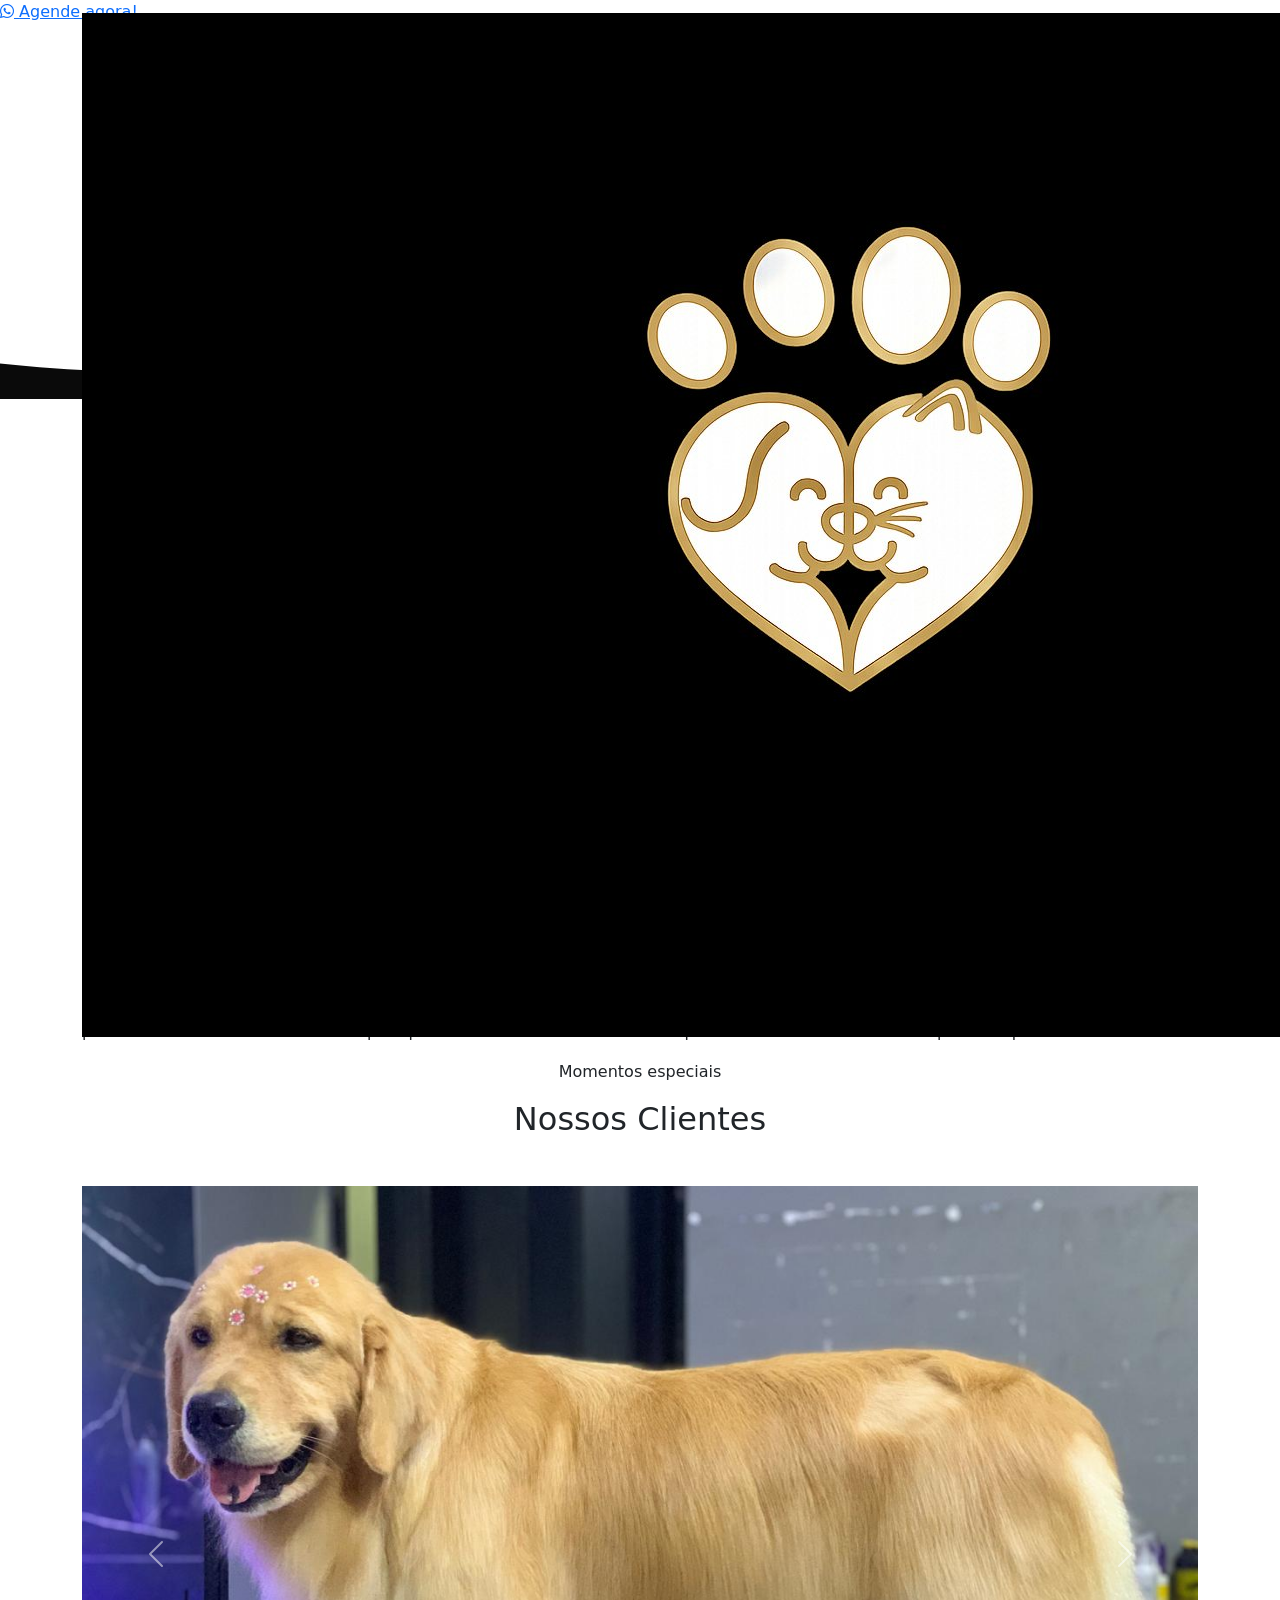
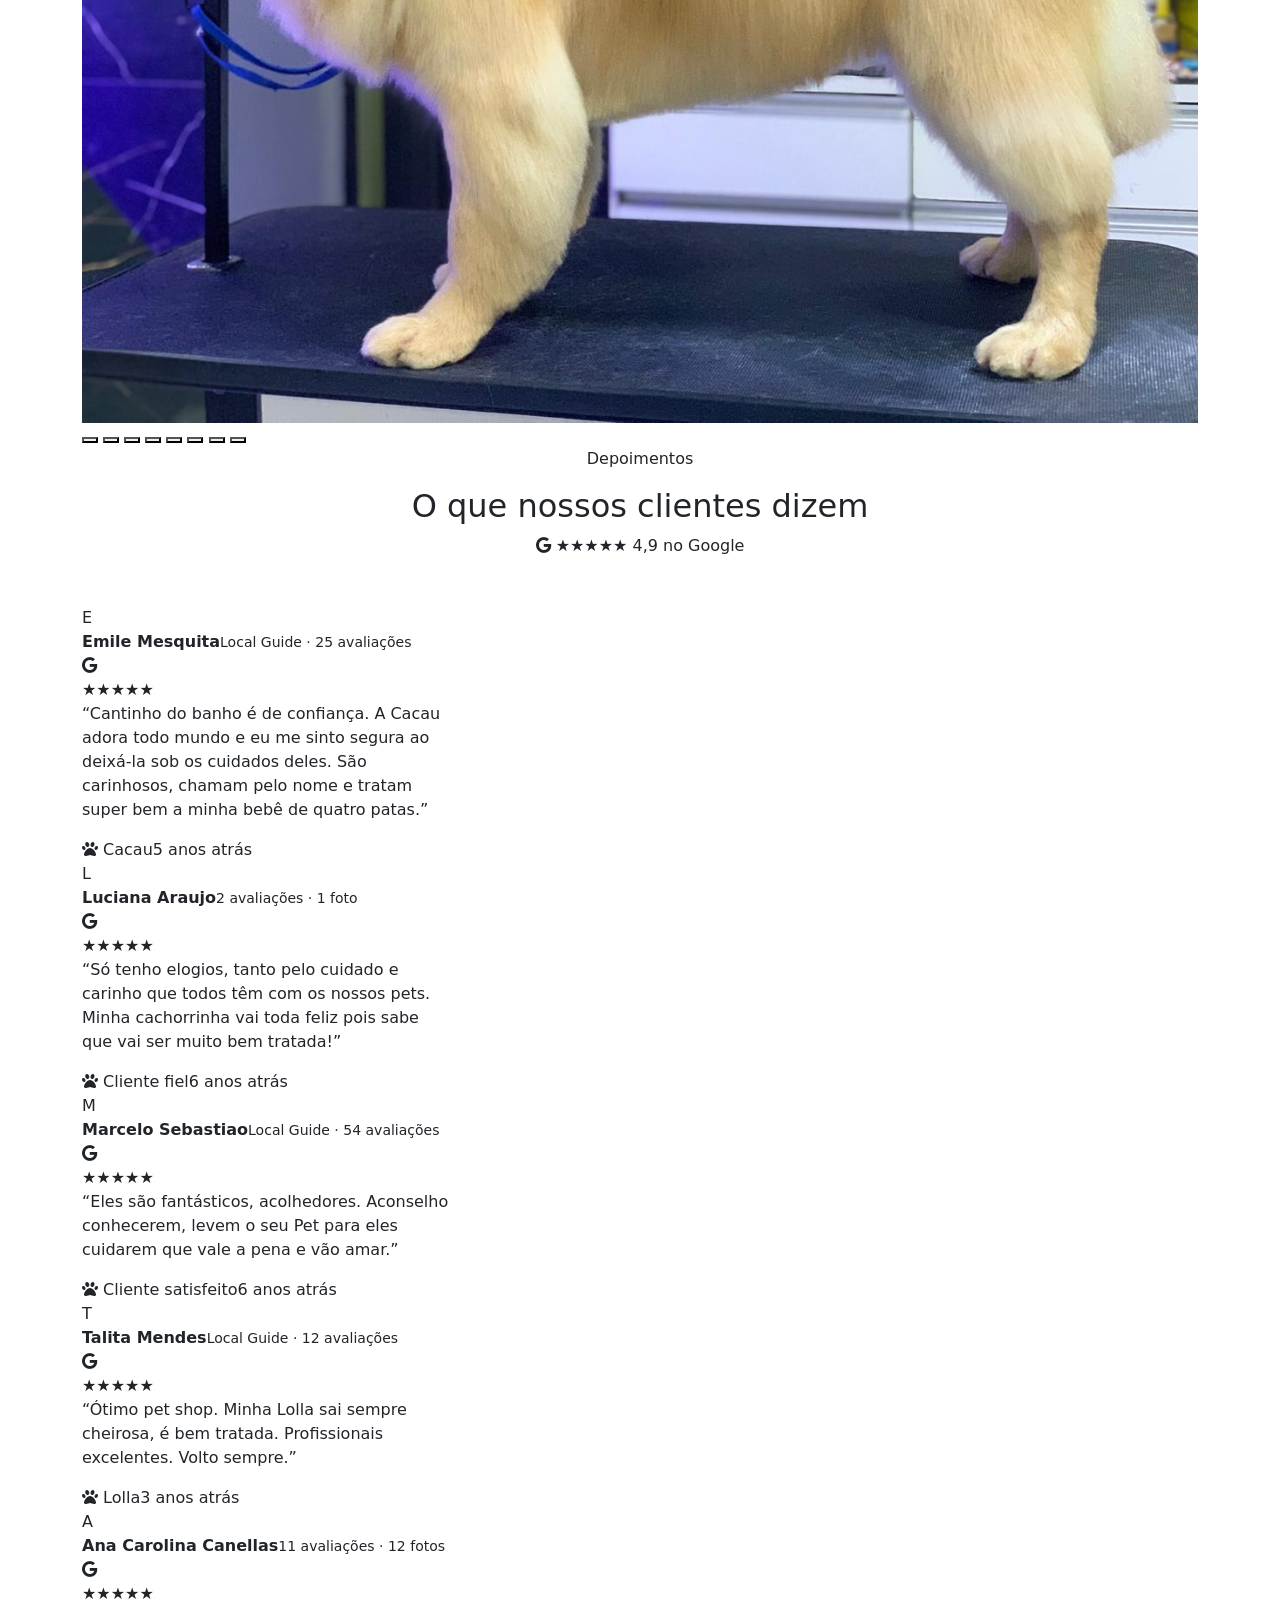
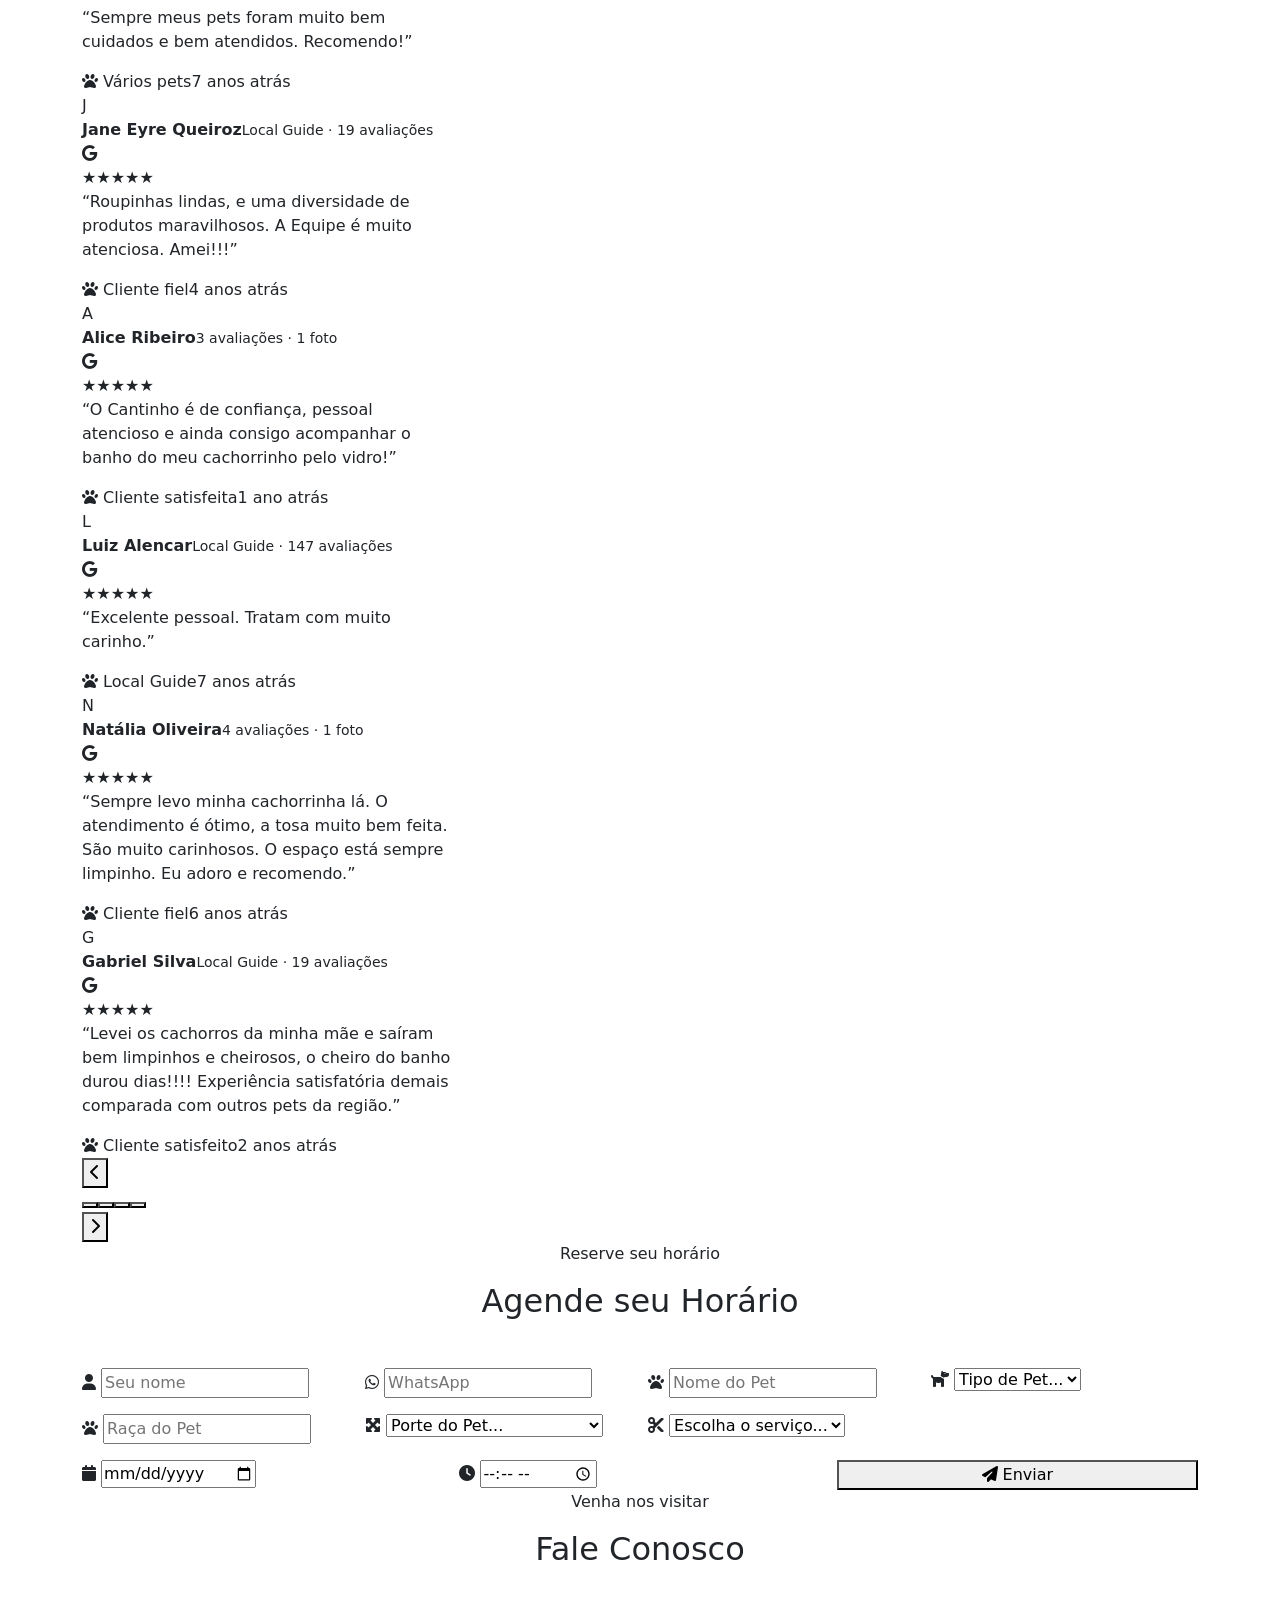
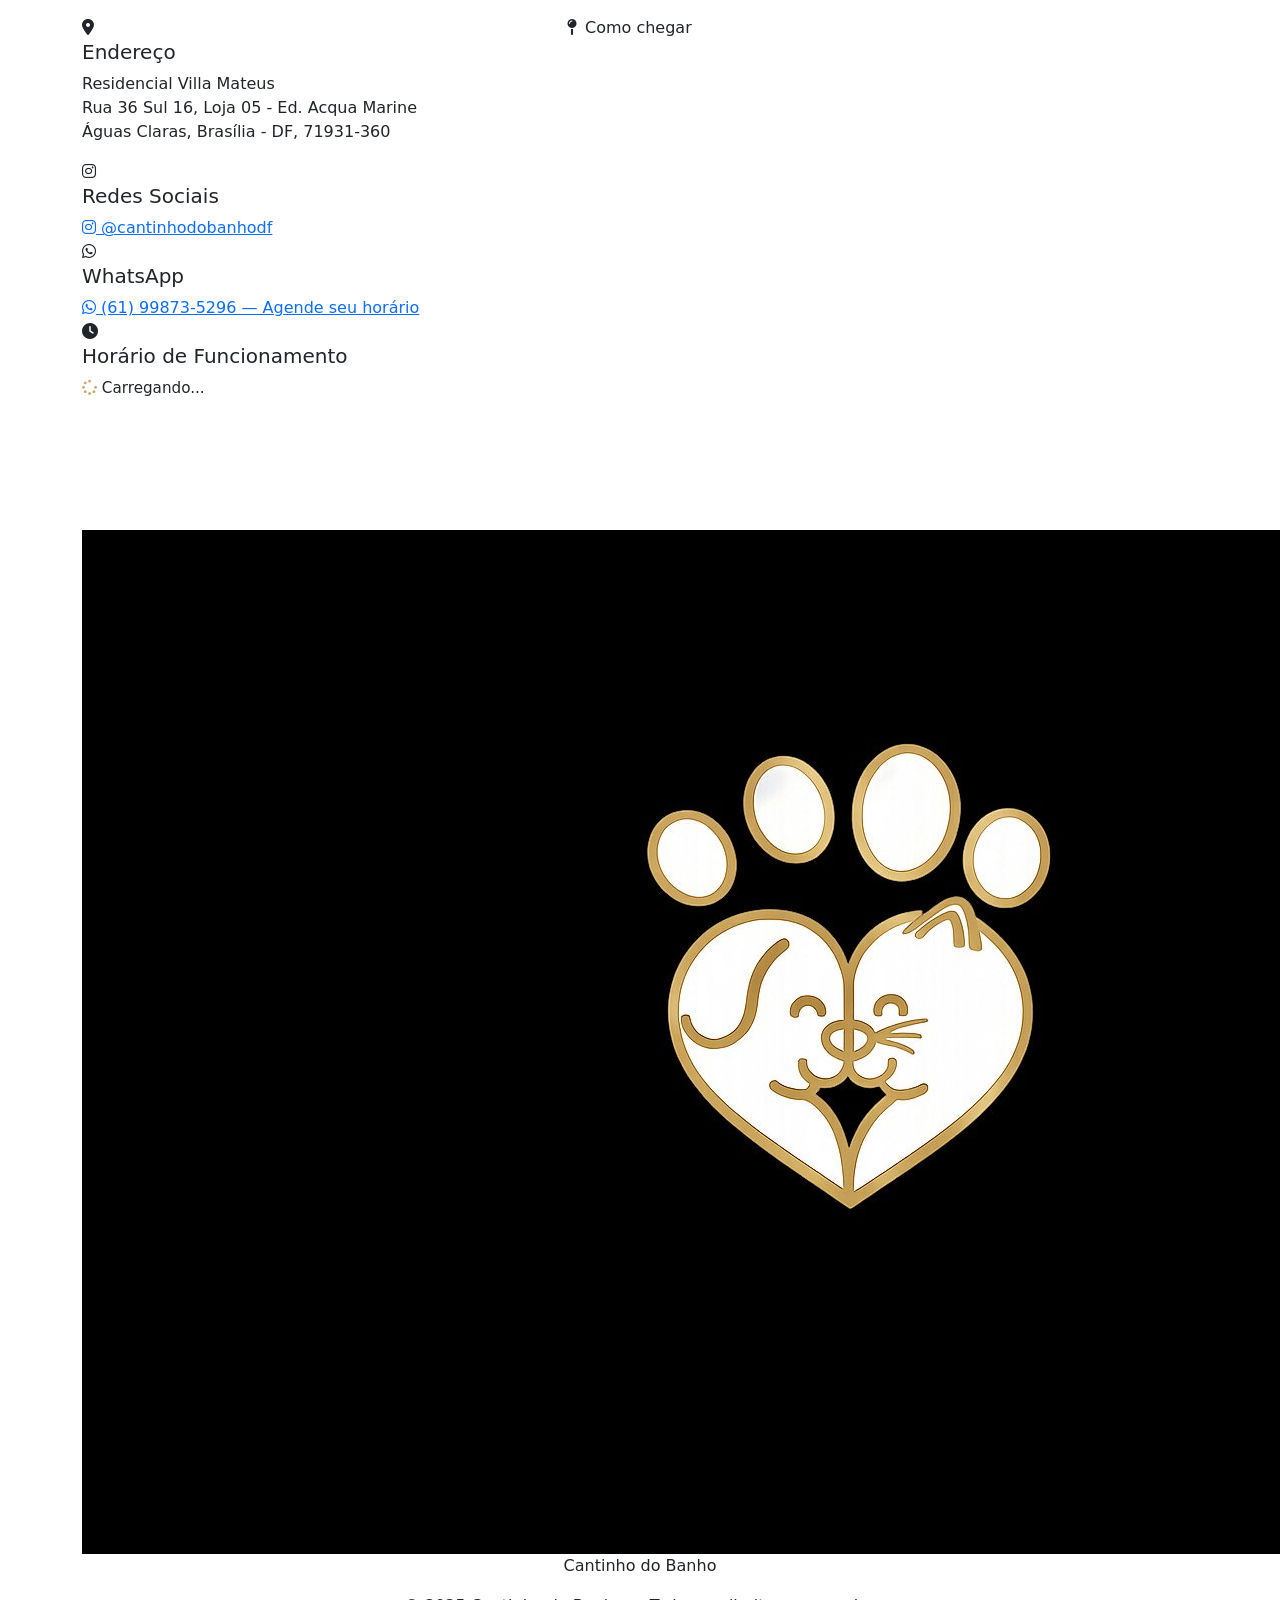
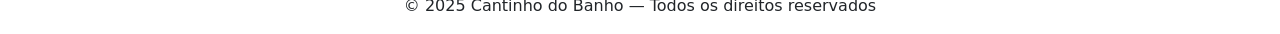
==== commit e294d2d8: "Atualização de referência no horario de funcionamento / agendamento(verificação de entrada de dados " ====
--- a/src/main/webapp/index.html
+++ b/src/main/webapp/index.html
@@ -471,68 +471,87 @@
 
                         <form onsubmit="enviarAgendamento(event)">
                             <div class="row g-3">
+
                                 <div class="col-md-3 col-sm-6">
                                     <div class="input-group-custom">
                                         <i class="fas fa-user"></i>
                                         <input id="nome" class="form-input" placeholder="Seu nome" required>
                                     </div>
                                 </div>
+
+                                <div class="col-md-3 col-sm-6">
+                                    <div class="input-group-custom">
+                                        <i class="fab fa-whatsapp"></i>
+                                        <input type="tel" id="tel" class="form-input" placeholder="WhatsApp" required maxlength="15" oninput="mascaraTelefone(this)">
+                                    </div>
+                                </div>
+
                                 <div class="col-md-3 col-sm-6">
                                     <div class="input-group-custom">
                                         <i class="fas fa-paw"></i>
                                         <input id="pet" class="form-input" placeholder="Nome do Pet" required>
                                     </div>
                                 </div>
-                                <div class="col-md-3 col-sm-6">
-                                    <div class="input-group-custom">
-                                        <i class="fab fa-whatsapp"></i>
-                                        <input id="tel" class="form-input" placeholder="WhatsApp" required oninput="detectarCliente(this.value)">
-                                    </div>
-                                </div>
+
                                 <div class="col-md-3 col-sm-6">
                                     <div class="input-group-custom">
                                         <i class="fas fa-dog"></i>
                                         <select id="tipo-pet" class="form-input" required>
-                                            <option value="">Tipo de Pet</option>
+                                            <option value="" disabled selected>Tipo de Pet...</option>
                                             <option value="Cachorro">Cachorro</option>
                                             <option value="Gato">Gato</option>
                                         </select>
                                     </div>
                                 </div>
-                                <div class="col-md-4 col-sm-6">
+
+                                <div class="col-md-3 col-sm-6">
+                                    <div class="input-group-custom">
+                                        <i class="fas fa-paw"></i>
+                                        <input type="text" id="racaPet" class="form-input" placeholder="Raça do Pet" required>
+                                    </div>
+                                </div>
+
+                                <div class="col-md-3 col-sm-6">
+                                    <div class="input-group-custom">
+                                        <i class="fas fa-expand-arrows-alt"></i>
+                                        <select id="portePet" class="form-input" required>
+                                            <option value="" disabled selected>Porte do Pet...</option>
+                                            <option value="Pequeno">Pequeno (até 10kg)</option>
+                                            <option value="Medio">Médio (11kg a 25kg)</option>
+                                            <option value="Grande">Grande (acima de 25kg)</option>
+                                        </select>
+                                    </div>
+                                </div>
+
+                                <div class="col-md-6 col-sm-12">
                                     <div class="input-group-custom">
                                         <i class="fas fa-scissors"></i>
                                         <select id="servico" class="form-input" required>
-                                            <option value="">Escolha o serviço</option>
-                                            <option>Banho e Tosa</option>
-                                            <option>Banho</option>
-                                            <option>Tosa</option>
-                                            <option>Trimming</option>
-                                            <option>Cronograma Capilar</option>
-                                            <option>Recuperação de Pelagem</option>
-                                            <option>Cromoterapia</option>
-                                            <option>Coloração Pet</option>
+                                            <option value="" disabled selected>Escolha o serviço...</option>
                                         </select>
                                     </div>
                                 </div>
-                                <div class="col-md-3 col-sm-6">
+
+                                <div class="col-md-4 col-sm-6">
                                     <div class="input-group-custom">
                                         <i class="fas fa-calendar"></i>
                                         <input id="data" type="date" class="form-input" required>
                                     </div>
                                 </div>
-                                <div class="col-md-3 col-sm-6">
+
+                                <div class="col-md-4 col-sm-6">
                                     <div class="input-group-custom">
                                         <i class="fas fa-clock"></i>
                                         <input id="hora" type="time" class="form-input" required>
                                     </div>
                                 </div>
 
-                                <div class="col-md-2 col-sm-12">
-                                    <button type="submit" class="btn-agendar" id="btn-agendar">
+                                <div class="col-md-4 col-sm-12">
+                                    <button type="submit" class="btn-agendar w-100" id="btn-agendar" style="height: 100%;">
                                         <i class="fa fa-paper-plane"></i> Enviar
                                     </button>
                                 </div>
+
                             </div>
                         </form>
                     </div>
@@ -595,7 +614,9 @@
                                 <div class="contato-icon"><i class="fas fa-clock"></i></div>
                                 <div>
                                     <h5>Horário de Funcionamento</h5>
-                                    <p>Seg a Sáb: <strong>08:00 – 17:00</strong><br>Domingo: <strong>Fechado</strong></p>
+                                    <p id="horario-dinamico" style="line-height: 1.6; font-size: 0.95rem;">
+                                        <i class="fas fa-spinner fa-spin" style="color:#C9A96E;"></i> Carregando...
+                                    </p>
                                 </div>
                             </div>
 
@@ -629,112 +650,122 @@
         <script src="https://cdn.jsdelivr.net/npm/bootstrap@5.3.2/dist/js/bootstrap.bundle.min.js"></script>
         <script src="https://cdn.jsdelivr.net/npm/aos@2.3.4/dist/aos.js"></script>
         <script>
-                            AOS.init({duration: 900, once: true, easing: 'ease-out-quart', offset: 60});
-
-                            function cleanTelSite(t) {
-                                return t ? t.replace(/\D/g, '') : '';
-                            }
-
-                            function detectarCliente(val) {
-                                const tel = cleanTelSite(val);
-                                if (tel.length < 10)
-                                    return;
-                                const clientes = JSON.parse(localStorage.getItem('cb_clientes') || '[]');
-                                const cli = clientes.find(c => cleanTelSite(c.tel) === tel);
-                                if (cli) {
-                                    if (cli.nome)
-                                        document.getElementById('nome').value = cli.nome;
-                                    if (cli.pets)
-                                        document.getElementById('pet').value = cli.pets.split(',')[0].trim();
-                                }
-                            }
-
-                            function enviarAgendamento(e) {
-                                e.preventDefault();
-
-                                // 1. Captura os elementos do DOM
-                                const nome = document.getElementById('nome').value.trim();
-                                const pet = document.getElementById('pet').value.trim();
-                                const tel = document.getElementById('tel').value.trim();
-                                const tipoPet = document.getElementById('tipo-pet').value;
-                                const servico = document.getElementById('servico').value;
-                                const data = document.getElementById('data').value; // Formato: YYYY-MM-DD
-                                const hora = document.getElementById('hora').value; // Formato: HH:MM
-
-                                // 2. Validação simples antes de enviar
-                                if (!nome || !pet || !tel || !tipoPet || !servico || !data || !hora) {
-                                    alert("Por favor, preencha todos os campos obrigatórios.");
-                                    return;
-                                }
-
-                                // 3. Prepara os parâmetros para o padrão que a Servlet Java entende (Form URL Encoded)
-                                const formData = new URLSearchParams();
-                                formData.append('nomeDono', nome);
-                                formData.append('telefone', tel);
-                                formData.append('nomePet', pet);
-                                formData.append('tipo', tipoPet);
-                                formData.append('servico', servico);
-                                formData.append('data', data);
-                                formData.append('hora', hora);
-
-                                // 4. O Fetch: Enviando os dados para o servidor
-                                // ATENÇÃO: Verifique se o nome do projeto no NetBeans/Tomcat é "Cantinho_banho"
-                                fetch('api/agendar', {
-                                    method: 'POST',
-                                    headers: {
-                                        'Content-Type': 'application/x-www-form-urlencoded; charset=UTF-8',
-                                    },
-                                    body: formData
-                                })
-                                        .then(response => {
-                                            if (response.ok) {
-                                                // Se o Java retornou status 200-299
-                                                return response.text();
-                                            } else {
-                                                // Se o Java deu erro (ex: 500 no banco de dados)
-                                                return response.text().then(text => {
-                                                    throw new Error(text)
-                                                });
+                                    window.horariosLoja = [];
+
+                                    AOS.init({duration: 900, once: true, easing: 'ease-out-quart', offset: 60});
+
+                                    document.addEventListener("DOMContentLoaded", () => {
+                                        window.addEventListener('scroll', () => {
+                                            const navbar = document.querySelector('.navbar');
+                                            if (navbar)
+                                                navbar.classList.toggle('scrolled', window.scrollY > 50);
+                                            const waFloat = document.querySelector('.whatsapp-float');
+                                            if (waFloat)
+                                                waFloat.classList.toggle('visible', window.scrollY > 300);
+                                        });
+
+                                        document.querySelectorAll('.navbar .nav-link').forEach(link => {
+                                            link.addEventListener('click', () => {
+                                                const navbarCollapse = document.querySelector('.navbar-collapse');
+                                                if (navbarCollapse && navbarCollapse.classList.contains('show')) {
+                                                    bootstrap.Collapse.getOrCreateInstance(navbarCollapse).hide();
+                                                }
+                                            });
+                                        });
+
+                                        const inputData = document.getElementById('data'); 
+                                        if (inputData) {
+                                            const hoje = new Date().toISOString().split("T")[0];
+                                            inputData.setAttribute('min', hoje);
+                                        }
+
+                                        carregarHorarioDinamico();
+                                    });
+
+                                    async function carregarHorarioDinamico() {
+                                        const divHorario = document.getElementById('horario-dinamico');
+                                        try {
+                                            const resposta = await fetch('api/horarios/listar');
+                                            if (resposta.ok) {
+                                                const horarios = await resposta.json();
+
+                                                window.horariosLoja = horarios;
+                                                aplicarRegrasNoFormulario();
+
+                                                if (divHorario && horarios.length > 0) {
+                                                    let htmlFormatado = '';
+                                                    horarios.forEach(h => {
+                                                        let nomeCurto = h.nomeDia.substring(0, 3);
+                                                        if (h.aberto) {
+                                                            htmlFormatado += `${nomeCurto}: <strong>${h.horaAbertura} – ${h.horaFechamento}</strong><br>`;
+                                                        } else {
+                                                            htmlFormatado += `${nomeCurto}: <strong style="color: #dc3545;">Fechado</strong><br>`;
+                                                        }
+                                                    });
+                                                    divHorario.innerHTML = htmlFormatado;
+                                                } else if (divHorario) {
+                                                    divHorario.innerHTML = "Horários não configurados.";
+                                                }
                                             }
-                                        })
-                                        .then(resultado => {
-                                            console.log("Sucesso do Java:", resultado);
-
-                                            // Esconde o formulário e mostra a div de sucesso (lógica que você já tinha)
-                                            document.getElementById('form-agendamento').style.display = 'none';
-                                            document.getElementById('agendamento-sucesso').style.display = 'block';
-
-                                            // Limpa o formulário para um próximo uso
-                                            // document.getElementById('form-agendamento').reset();
-                                        })
-                                        .catch(error => {
-                                            // Captura erros de rede ou erros lançados pelo 'throw' acima
-                                            console.error('Erro na requisição:', error);
-                                            alert("Falha ao salvar no MySQL: " + error.message);
+                                        } catch (erro) {
+                                            console.error("Erro:", erro);
+                                            if (divHorario)
+                                                divHorario.innerHTML = "Erro ao carregar.";
+                                        }
+                                    }
+
+                                    function aplicarRegrasNoFormulario() {
+                                        const inputData = document.getElementById('data');
+                                        const inputHora = document.getElementById('hora');
+
+                                        if (!inputData || !inputHora || window.horariosLoja.length === 0)
+                                            return;
+
+                                        inputHora.disabled = true;
+
+                                        inputData.addEventListener('change', function () {
+                                            if (!this.value) {
+                                                inputHora.disabled = true;
+                                                inputHora.value = '';
+                                                return;
+                                            }
+
+                                            const dataEscolhida = new Date(this.value + "T00:00:00");
+                                            const diaSemana = dataEscolhida.getDay(); 
+
+                                            const regraDoDia = window.horariosLoja.find(h => h.diaDaSemana === diaSemana);
+
+                                            if (regraDoDia && !regraDoDia.aberto) {
+                                                alert(`Desculpe, nós estamos fechados aos ${regraDoDia.nomeDia}s. Por favor, escolha outra data.`);
+                                                this.value = ''; // Limpa a data errada
+                                                inputHora.value = '';
+                                                inputHora.disabled = true;
+                                                return;
+                                            }
+
+                                            inputHora.disabled = false;
+                                            inputHora.min = regraDoDia.horaAbertura;
+                                            inputHora.max = regraDoDia.horaFechamento;
+                                            inputHora.title = `Nosso horário hoje é das ${regraDoDia.horaAbertura} às ${regraDoDia.horaFechamento}`;
                                         });
-                            }
-
-                            function novoAgendamento() {
-                                document.getElementById('form-agendamento').style.display = 'block';
-                                document.getElementById('agendamento-sucesso').style.display = 'none';
-                                document.getElementById('form-agendamento').querySelector('form').reset();
-                            }
-
-                            // Navbar + botão WA no scroll
-                            window.addEventListener('scroll', () => {
-                                document.querySelector('.navbar').classList.toggle('scrolled', window.scrollY > 50);
-                                document.querySelector('.whatsapp-float').classList.toggle('visible', window.scrollY > 300);
-                            });
-
-                            // FECHAR MENU MOBILE AO CLICAR EM UM LINK
-                            document.querySelectorAll('.navbar .nav-link').forEach(link => {
-                                link.addEventListener('click', () => {
-                                    const navbarCollapse = document.querySelector('.navbar-collapse');
-                                    if (navbarCollapse && navbarCollapse.classList.contains('show')) {
-                                        bootstrap.Collapse.getOrCreateInstance(navbarCollapse).hide();
+
+                                        inputHora.addEventListener('change', function () {
+                                            if (!this.value || !inputData.value)
+                                                return;
+
+                                            const dataEscolhida = new Date(inputData.value + "T00:00:00");
+                                            const regraDoDia = window.horariosLoja.find(h => h.diaDaSemana === dataEscolhida.getDay());
+
+                                            if (regraDoDia) {
+                                                if (this.value < regraDoDia.horaAbertura || this.value > regraDoDia.horaFechamento) {
+                                                    alert(`Para este dia, atendemos apenas entre ${regraDoDia.horaAbertura} e ${regraDoDia.horaFechamento}. Por favor, ajuste o horário.`);
+                                                    this.value = ''; // Limpa a hora errada
+                                                }
+                                            }
+                                        });
                                     }
-                                });
-                            });
         </script>
+
+        <script src="js/agendamento.js"></script>
     </body>
 </html>
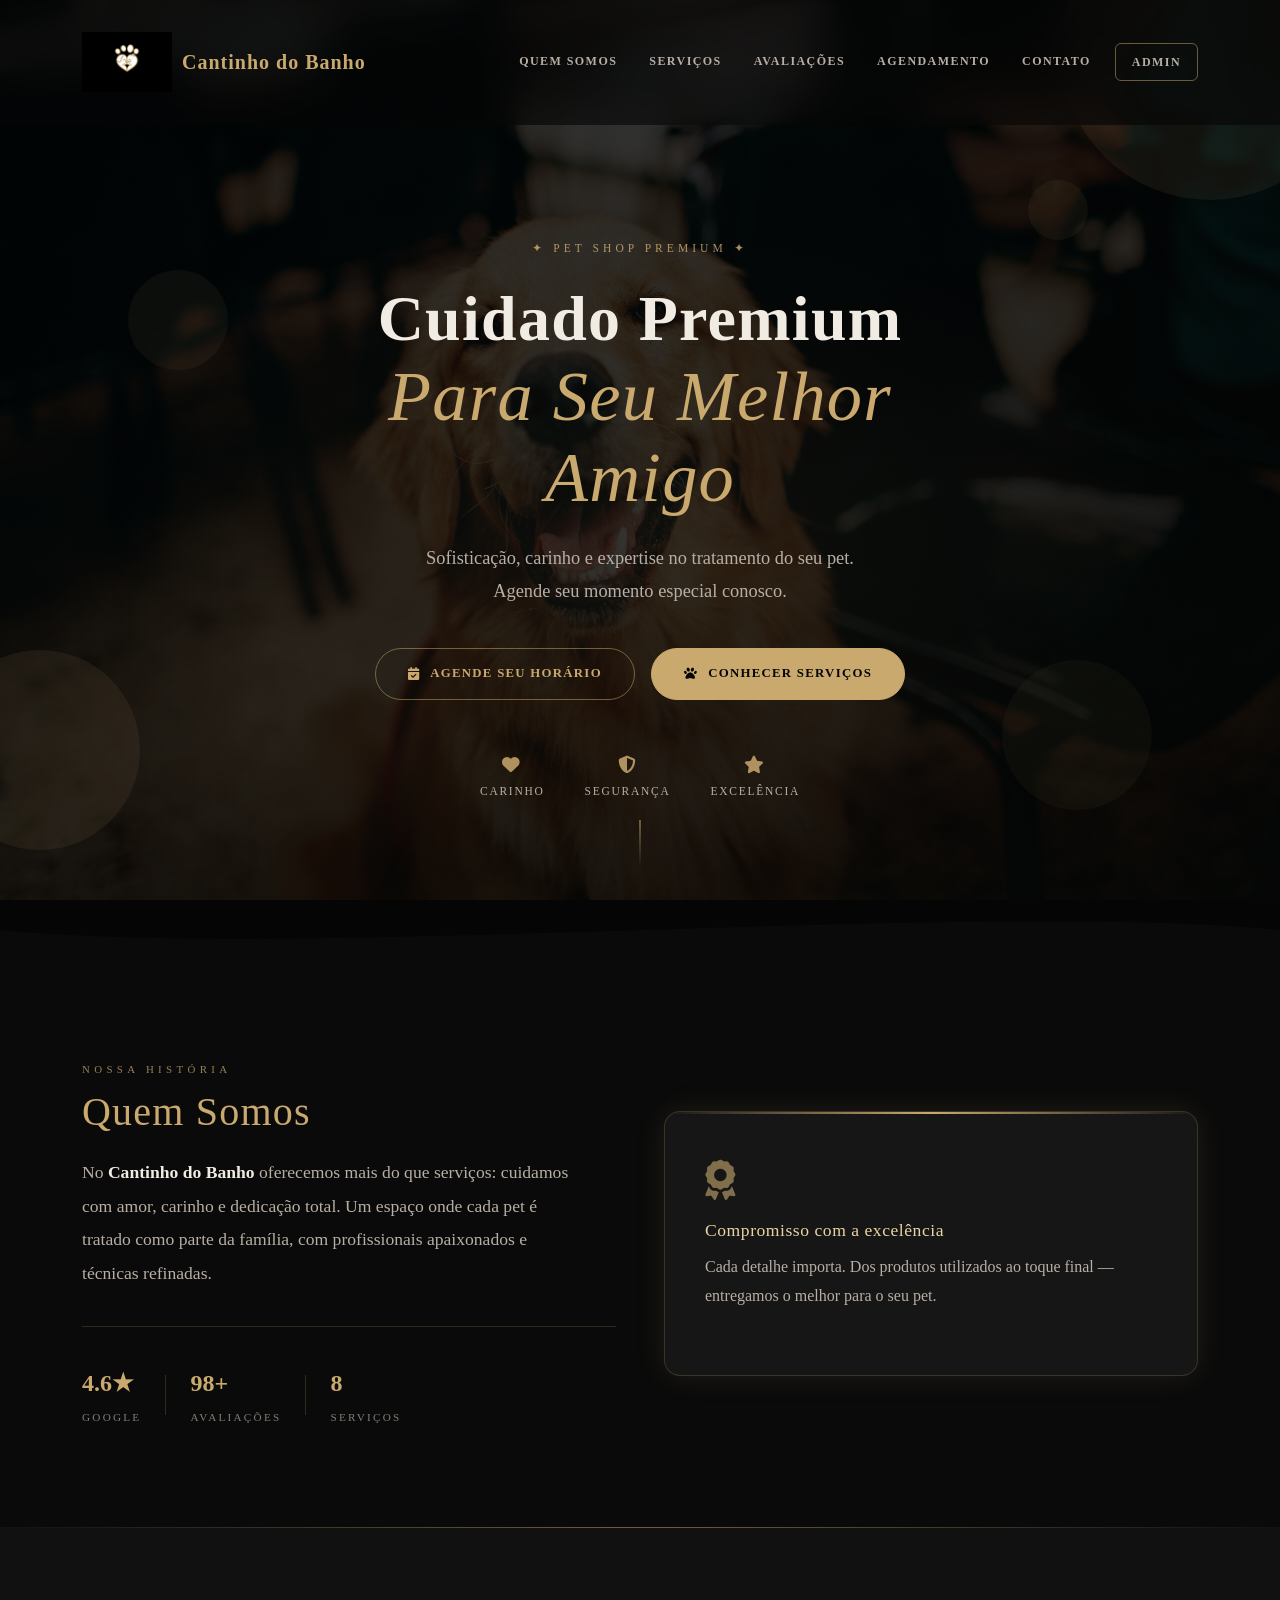
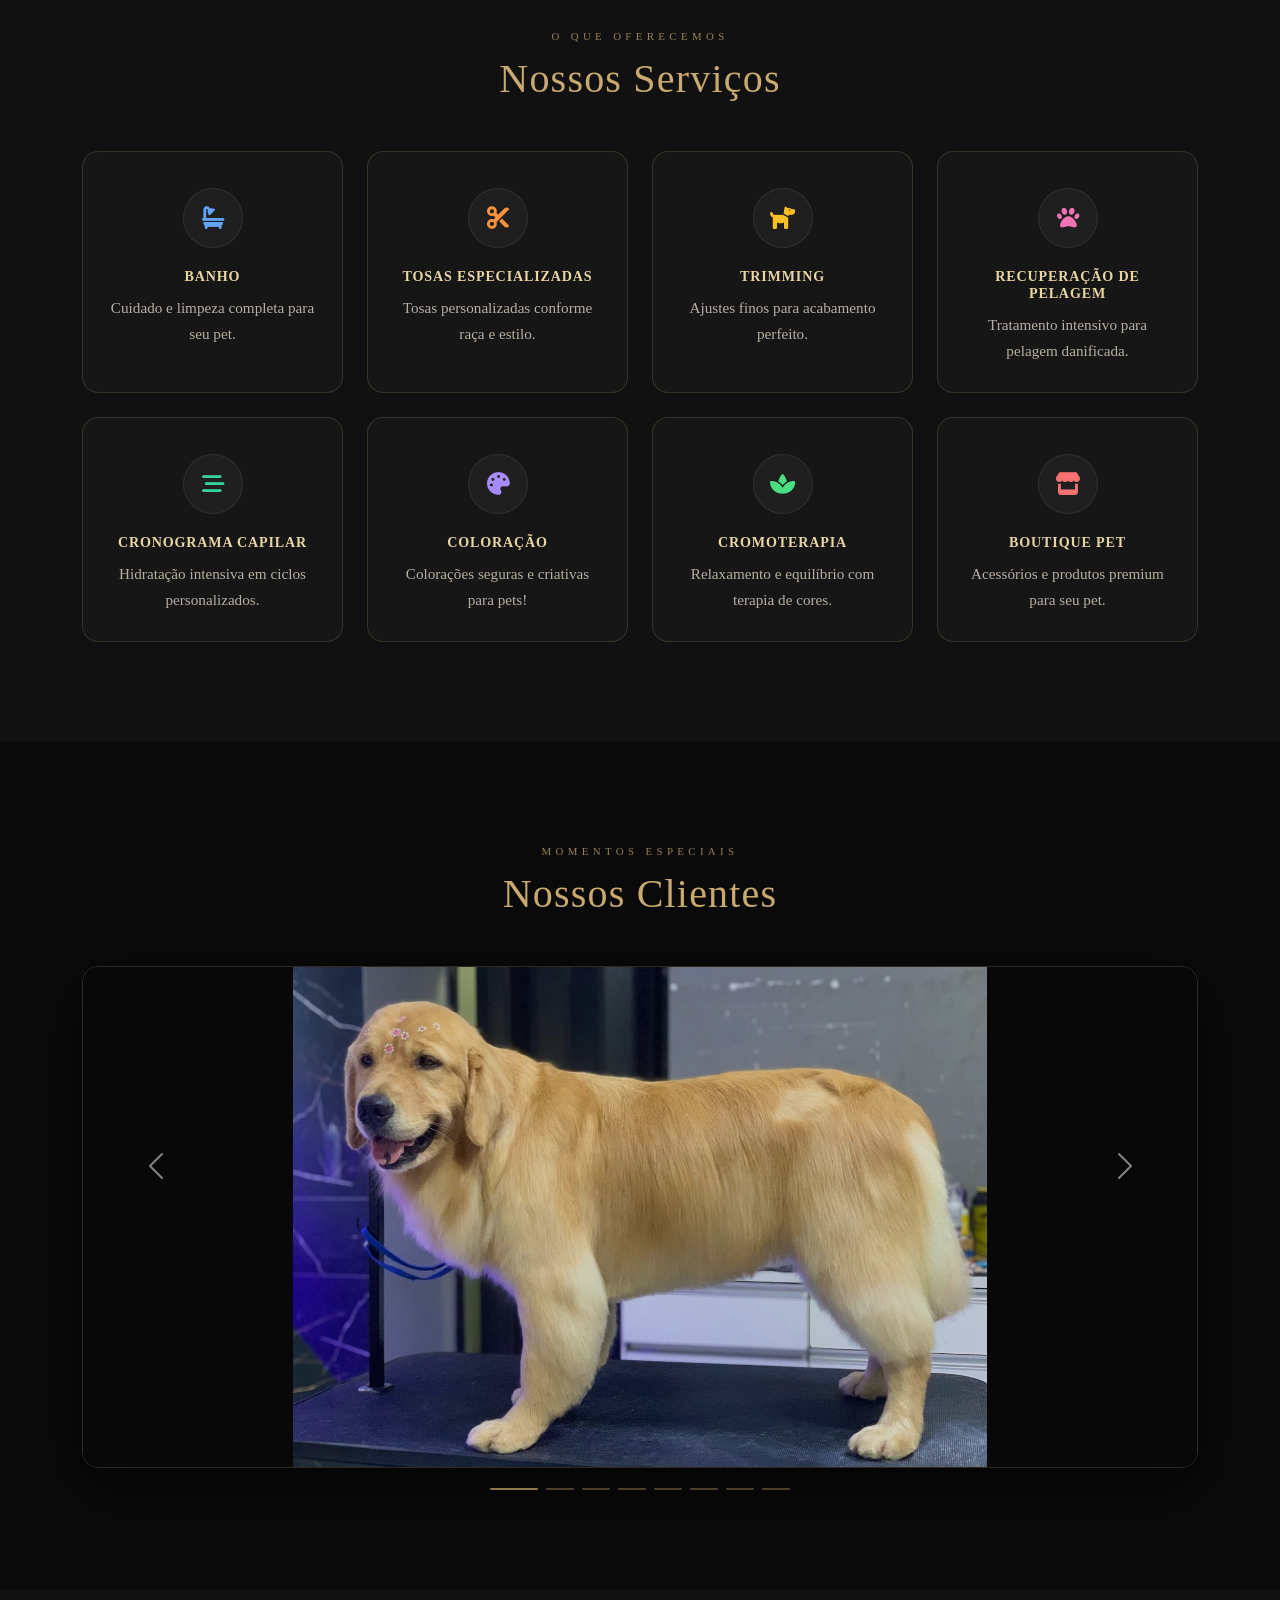
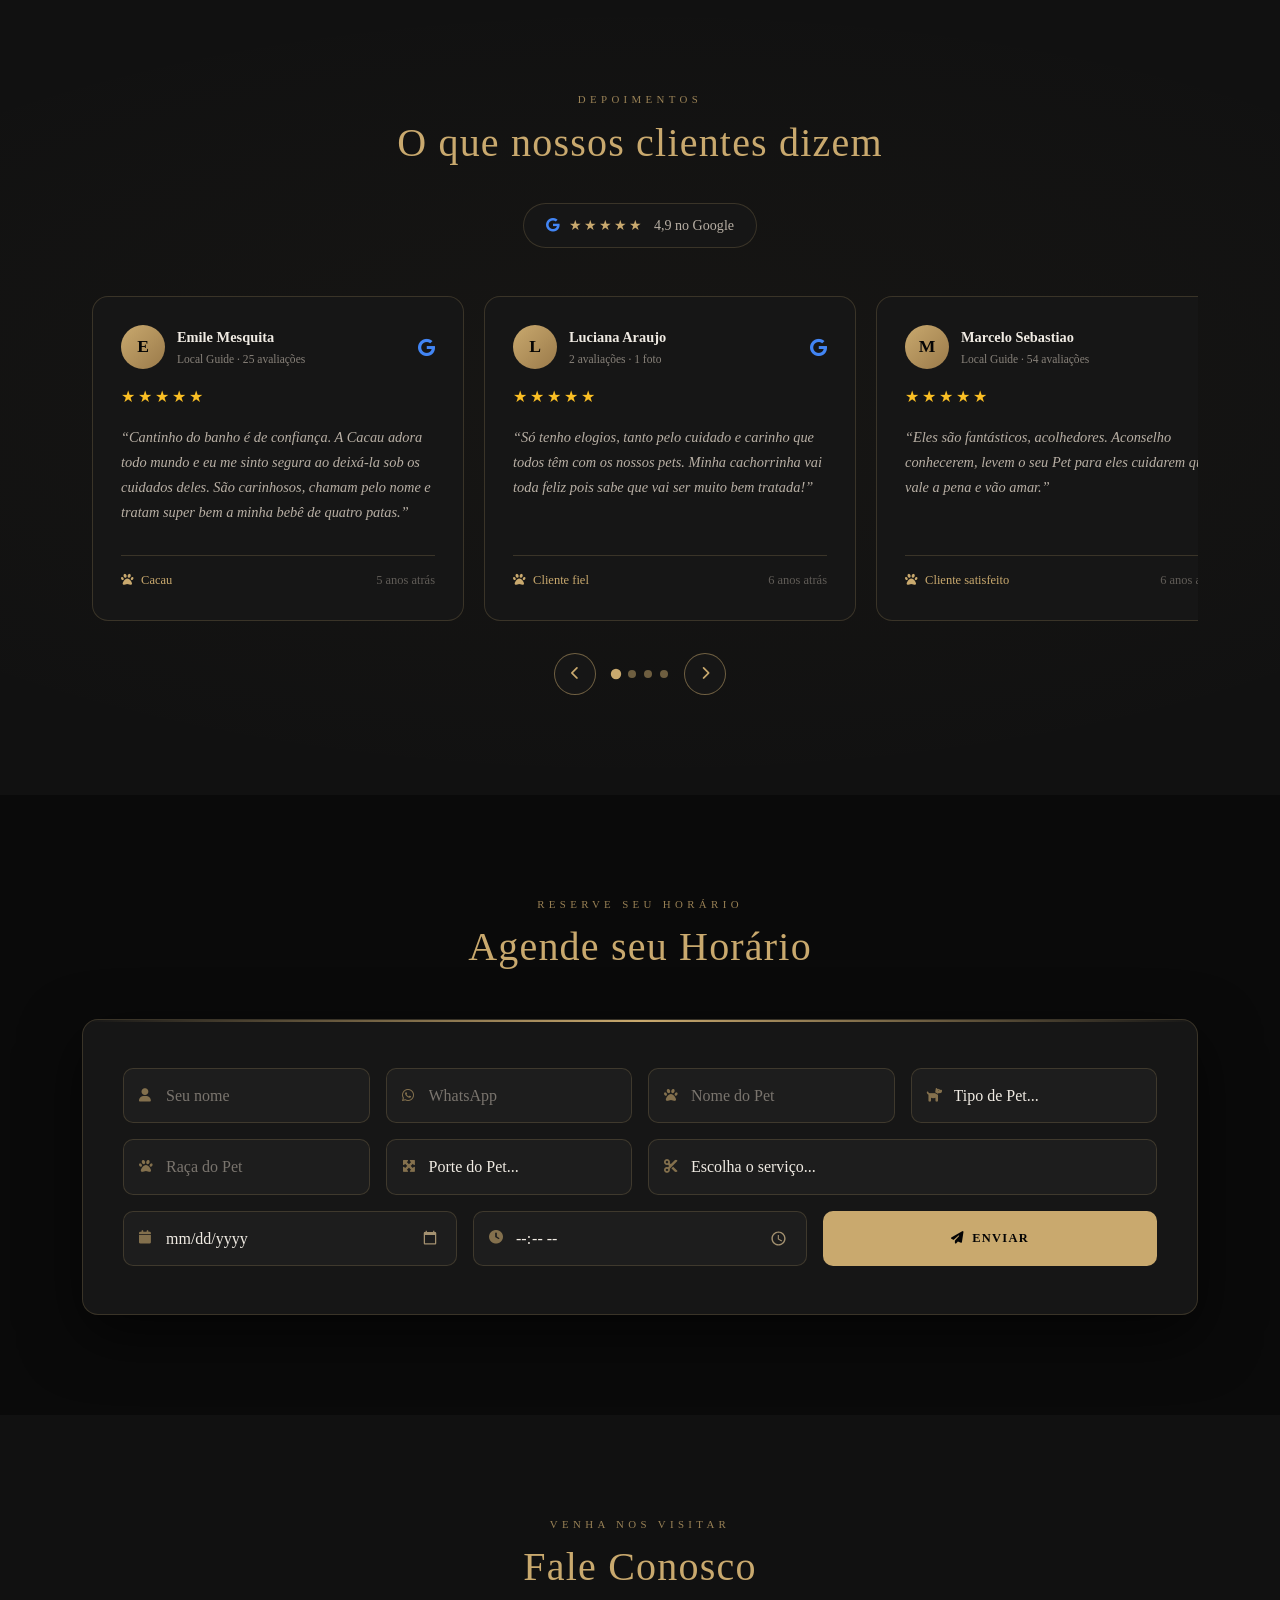
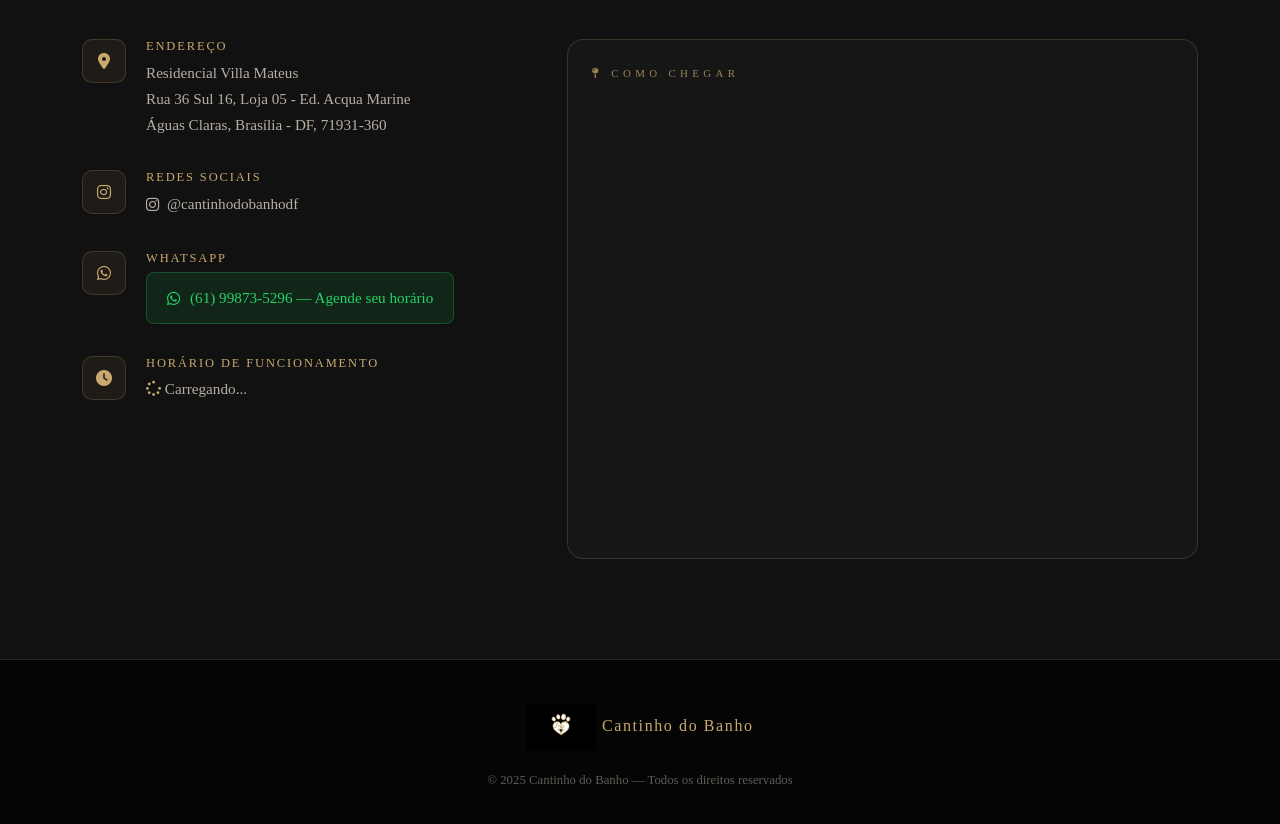
==== commit d2f695e9: "snapshot "cb13edd_v2"" ====
--- a/src/main/webapp/index.html
+++ b/src/main/webapp/index.html
@@ -679,40 +679,7 @@
                                             inputData.setAttribute('min', hoje);
                                         }
 
-                                        carregarHorarioDinamico();
                                     });
-
-                                    async function carregarHorarioDinamico() {
-                                        const divHorario = document.getElementById('horario-dinamico');
-                                        try {
-                                            const resposta = await fetch('api/horarios/listar');
-                                            if (resposta.ok) {
-                                                const horarios = await resposta.json();
-
-                                                window.horariosLoja = horarios;
-                                                aplicarRegrasNoFormulario();
-
-                                                if (divHorario && horarios.length > 0) {
-                                                    let htmlFormatado = '';
-                                                    horarios.forEach(h => {
-                                                        let nomeCurto = h.nomeDia.substring(0, 3);
-                                                        if (h.aberto) {
-                                                            htmlFormatado += `${nomeCurto}: <strong>${h.horaAbertura} – ${h.horaFechamento}</strong><br>`;
-                                                        } else {
-                                                            htmlFormatado += `${nomeCurto}: <strong style="color: #dc3545;">Fechado</strong><br>`;
-                                                        }
-                                                    });
-                                                    divHorario.innerHTML = htmlFormatado;
-                                                } else if (divHorario) {
-                                                    divHorario.innerHTML = "Horários não configurados.";
-                                                }
-                                            }
-                                        } catch (erro) {
-                                            console.error("Erro:", erro);
-                                            if (divHorario)
-                                                divHorario.innerHTML = "Erro ao carregar.";
-                                        }
-                                    }
 
                                     function aplicarRegrasNoFormulario() {
                                         const inputData = document.getElementById('data');
--- a/src/main/webapp/style.css
+++ b/src/main/webapp/style.css
@@ -0,0 +1,1654 @@
+/* ============================================
+   CANTINHO DO BANHO — STYLE PREMIUM v2.0
+   ============================================ */
+
+/* --- Variáveis --- */
+:root {
+    --preto: #050505;
+    --preto-2: #0a0a0a;
+    --preto-3: #111111;
+    --preto-card: #161616;
+    --dourado: #C9A96E;
+    --dourado-claro: #E8D5A3;
+    --dourado-escuro: #9A7A4A;
+    --dourado-brilho: #F5E6C8;
+    --texto: #F0EBE3;
+    --texto-suave: #B8AFA4;
+    --borda: rgba(201, 169, 110, 0.2);
+    --borda-forte: rgba(201, 169, 110, 0.5);
+    --sombra: 0 20px 60px rgba(0, 0, 0, 0.6);
+    --sombra-dourada: 0 0 30px rgba(201, 169, 110, 0.12);
+    --radius: 16px;
+    --radius-sm: 10px;
+    --transicao: all 0.35s cubic-bezier(0.4, 0, 0.2, 1);
+}
+
+/* --- Reset & Base --- */
+*, *::before, *::after {
+    box-sizing: border-box;
+}
+
+html {
+    scroll-behavior: smooth;
+}
+
+body {
+    font-family: 'Cormorant Garamond', Georgia, serif;
+    background: var(--preto);
+    color: var(--texto);
+    margin: 0;
+    padding: 0;
+    overflow-x: hidden;
+    font-size: 1.05rem;
+    line-height: 1.7;
+}
+
+h1, h2, h3, h4, h5 {
+    font-family: 'Cinzel', serif;
+    color: var(--dourado);
+    letter-spacing: 0.03em;
+}
+
+p, li, span, label {
+    color: var(--texto-suave);
+}
+
+strong {
+    color: var(--texto);
+}
+
+/* ============================================
+   NAVBAR
+   ============================================ */
+.navbar {
+    background: rgba(5, 5, 5, 0.6) !important;
+    backdrop-filter: blur(20px);
+    -webkit-backdrop-filter: blur(20px);
+    border-bottom: 1px solid transparent;
+    padding: 12px 0;
+    transition: var(--transicao);
+}
+
+.navbar.scrolled {
+    background: rgba(5, 5, 5, 0.95) !important;
+    border-bottom: 1px solid var(--borda);
+    padding: 12px 0;
+}
+
+.navbar-brand {
+    font-family: 'Cinzel', serif;
+    font-size: 1.25rem;
+    font-weight: 700;
+    color: var(--dourado) !important;
+    letter-spacing: 0.05em;
+    display: flex;
+    align-items: center;
+    gap: 10px;
+}
+.brand-icon-img {
+    height: 90px;
+    width: 90px;
+    object-fit: contain;
+}
+
+.footer-logo-img {
+    height: 70px;
+    width: 70px;
+    object-fit: contain;
+    vertical-align: middle;
+}
+
+.navbar-logo {
+    height: 52px;
+    width: auto;
+    object-fit: contain;
+    filter: drop-shadow(0 0 8px rgba(201,169,110,0.3));
+    transition: filter 0.3s ease, transform 0.3s ease;
+}
+.navbar-logo:hover {
+    filter: drop-shadow(0 0 14px rgba(201,169,110,0.6));
+    transform: scale(1.03);
+}
+.navbar.scrolled .navbar-logo {
+    height: 44px;
+}
+
+
+.brand-icon {
+    display: inline-flex;
+    align-items: center;
+    justify-content: center;
+    width: 32px;
+    height: 32px;
+    background: var(--borda);
+    border: 1px solid var(--borda-forte);
+    border-radius: 8px;
+    font-size: 0.75rem;
+    color: var(--dourado);
+}
+
+.navbar .nav-link {
+    color: var(--texto-suave) !important;
+    font-family: 'Cinzel', serif;
+    font-size: 0.75rem;
+    font-weight: 600;
+    letter-spacing: 0.12em;
+    text-transform: uppercase;
+    padding: 8px 16px !important;
+    transition: var(--transicao);
+    position: relative;
+}
+
+.navbar .nav-link::after {
+    content: '';
+    position: absolute;
+    bottom: 4px;
+    left: 16px;
+    right: 16px;
+    height: 1px;
+    background: var(--dourado);
+    transform: scaleX(0);
+    transition: transform 0.3s ease;
+}
+
+.navbar .nav-link:hover {
+    color: var(--dourado) !important;
+}
+
+.navbar .nav-link:hover::after {
+    transform: scaleX(1);
+}
+
+.nav-admin {
+    color: var(--dourado) !important;
+    border: 1px solid var(--borda-forte) !important;
+    border-radius: 6px;
+    margin-left: 8px;
+}
+
+.navbar-toggler {
+    border: 1px solid var(--borda-forte);
+    padding: 6px 10px;
+}
+
+.navbar-toggler-icon {
+    background-image: url("data:image/svg+xml,%3csvg xmlns='http://www.w3.org/2000/svg' viewBox='0 0 30 30'%3e%3cpath stroke='%23C9A96E' stroke-width='2' d='M4 7h22M4 15h22M4 23h22'/%3e%3c/svg%3e");
+}
+
+/* ============================================
+   HERO
+   ============================================ */
+.hero-premium {
+    position: relative;
+    min-height: 100vh;
+    background:
+        linear-gradient(160deg, rgba(0,0,0,0.78) 0%, rgba(5,4,2,0.88) 100%),
+        url('[data-uri]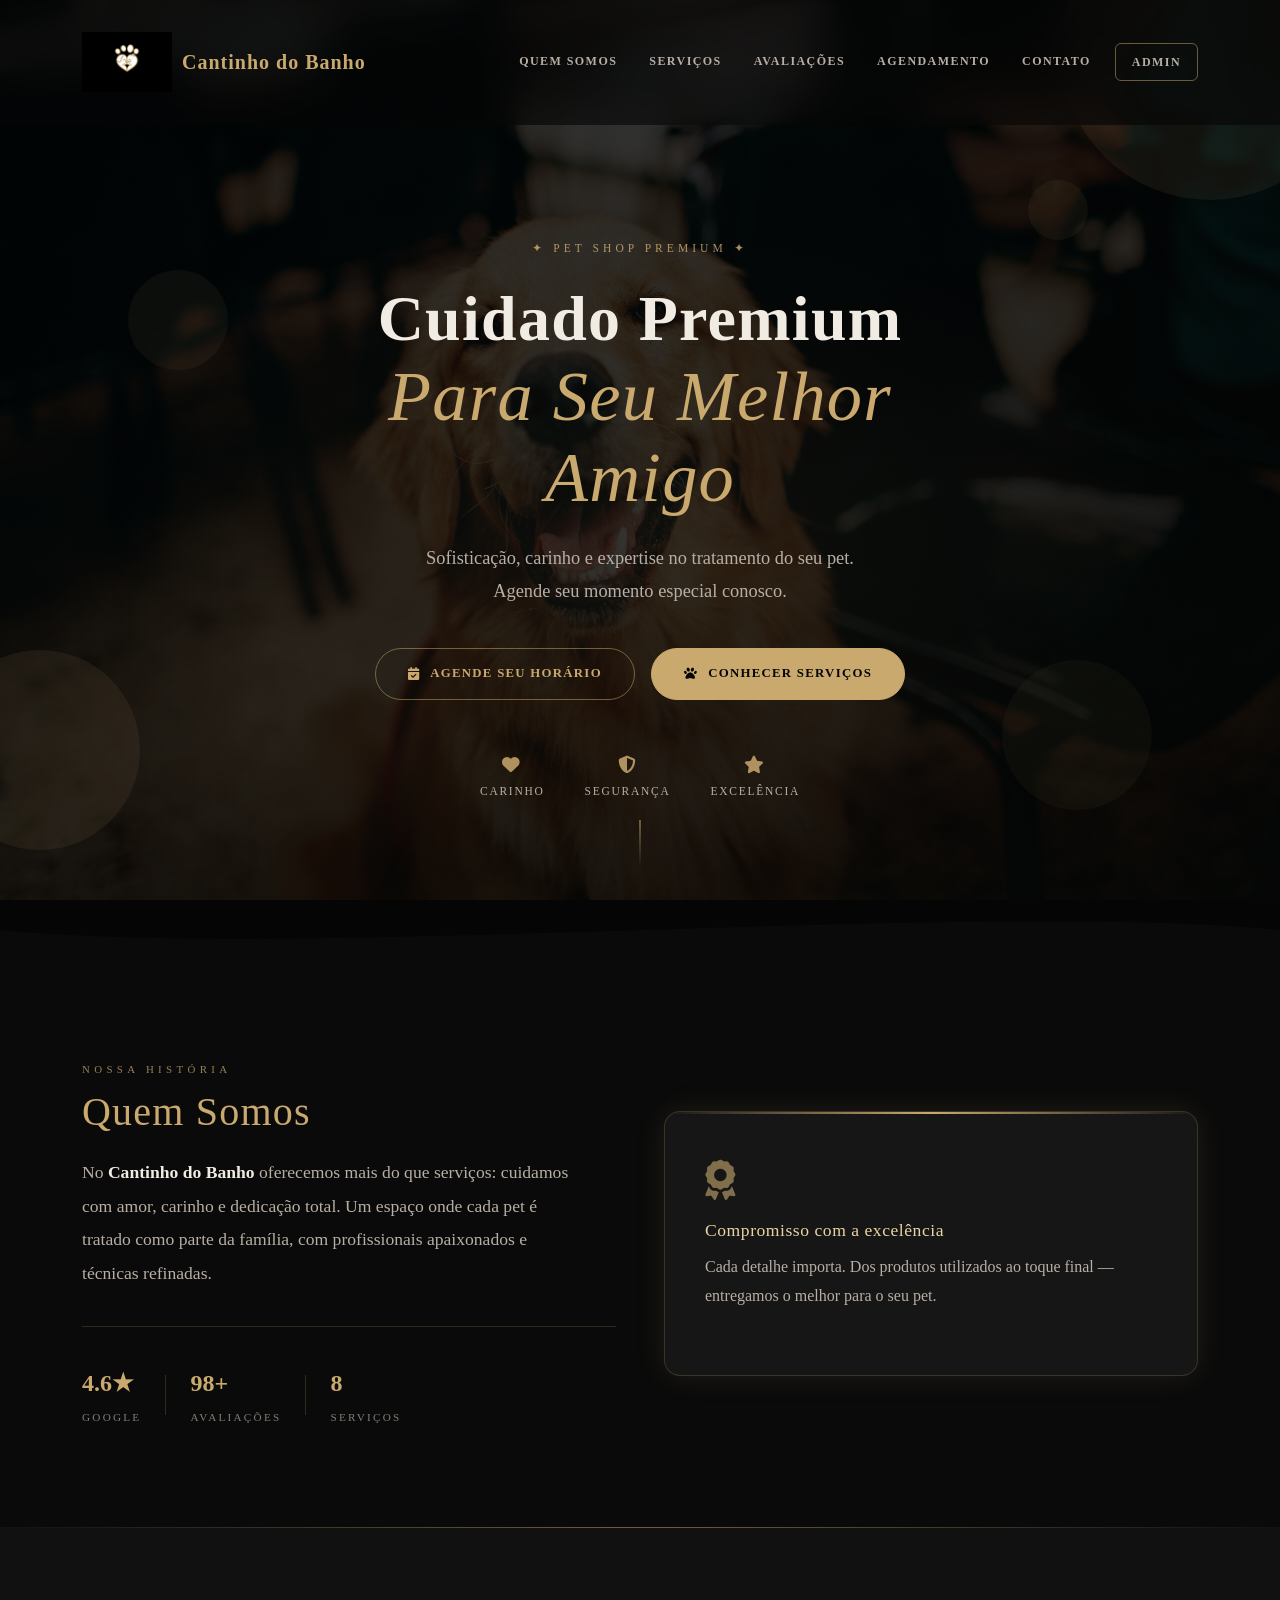
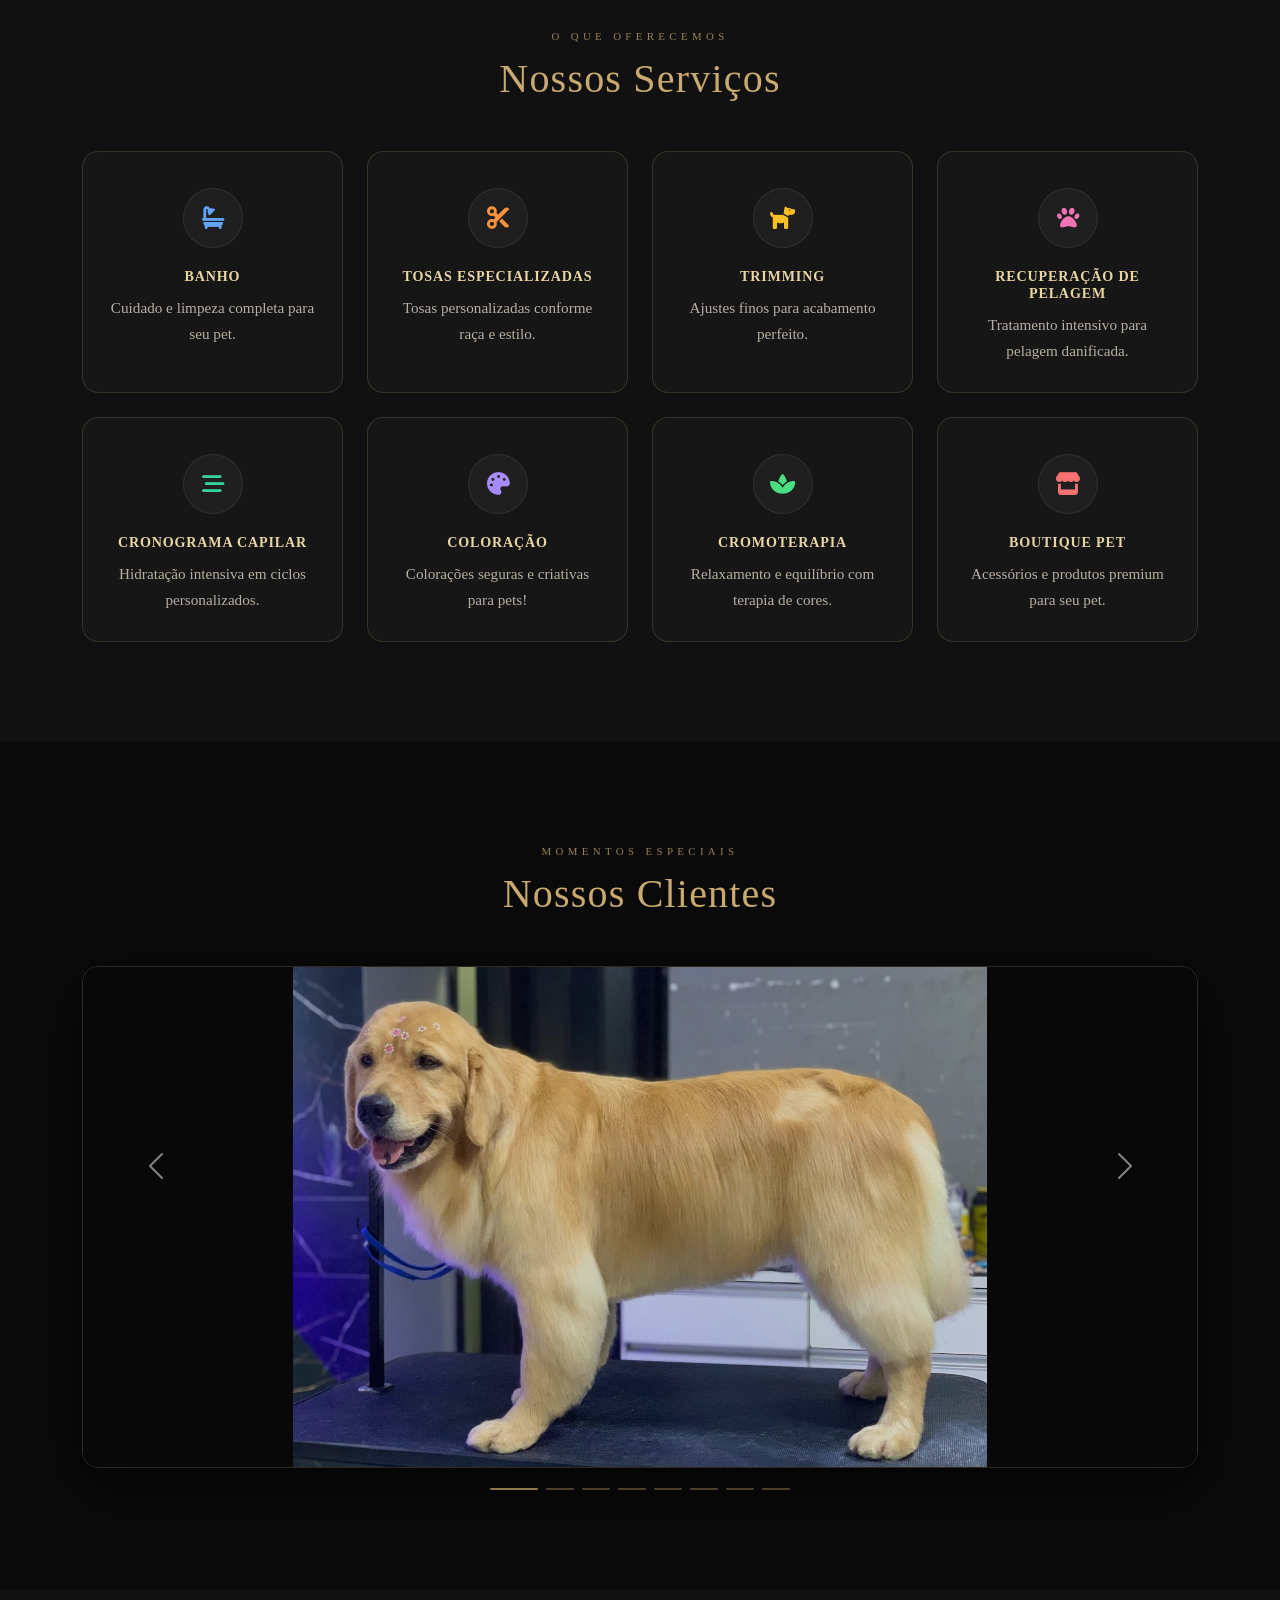
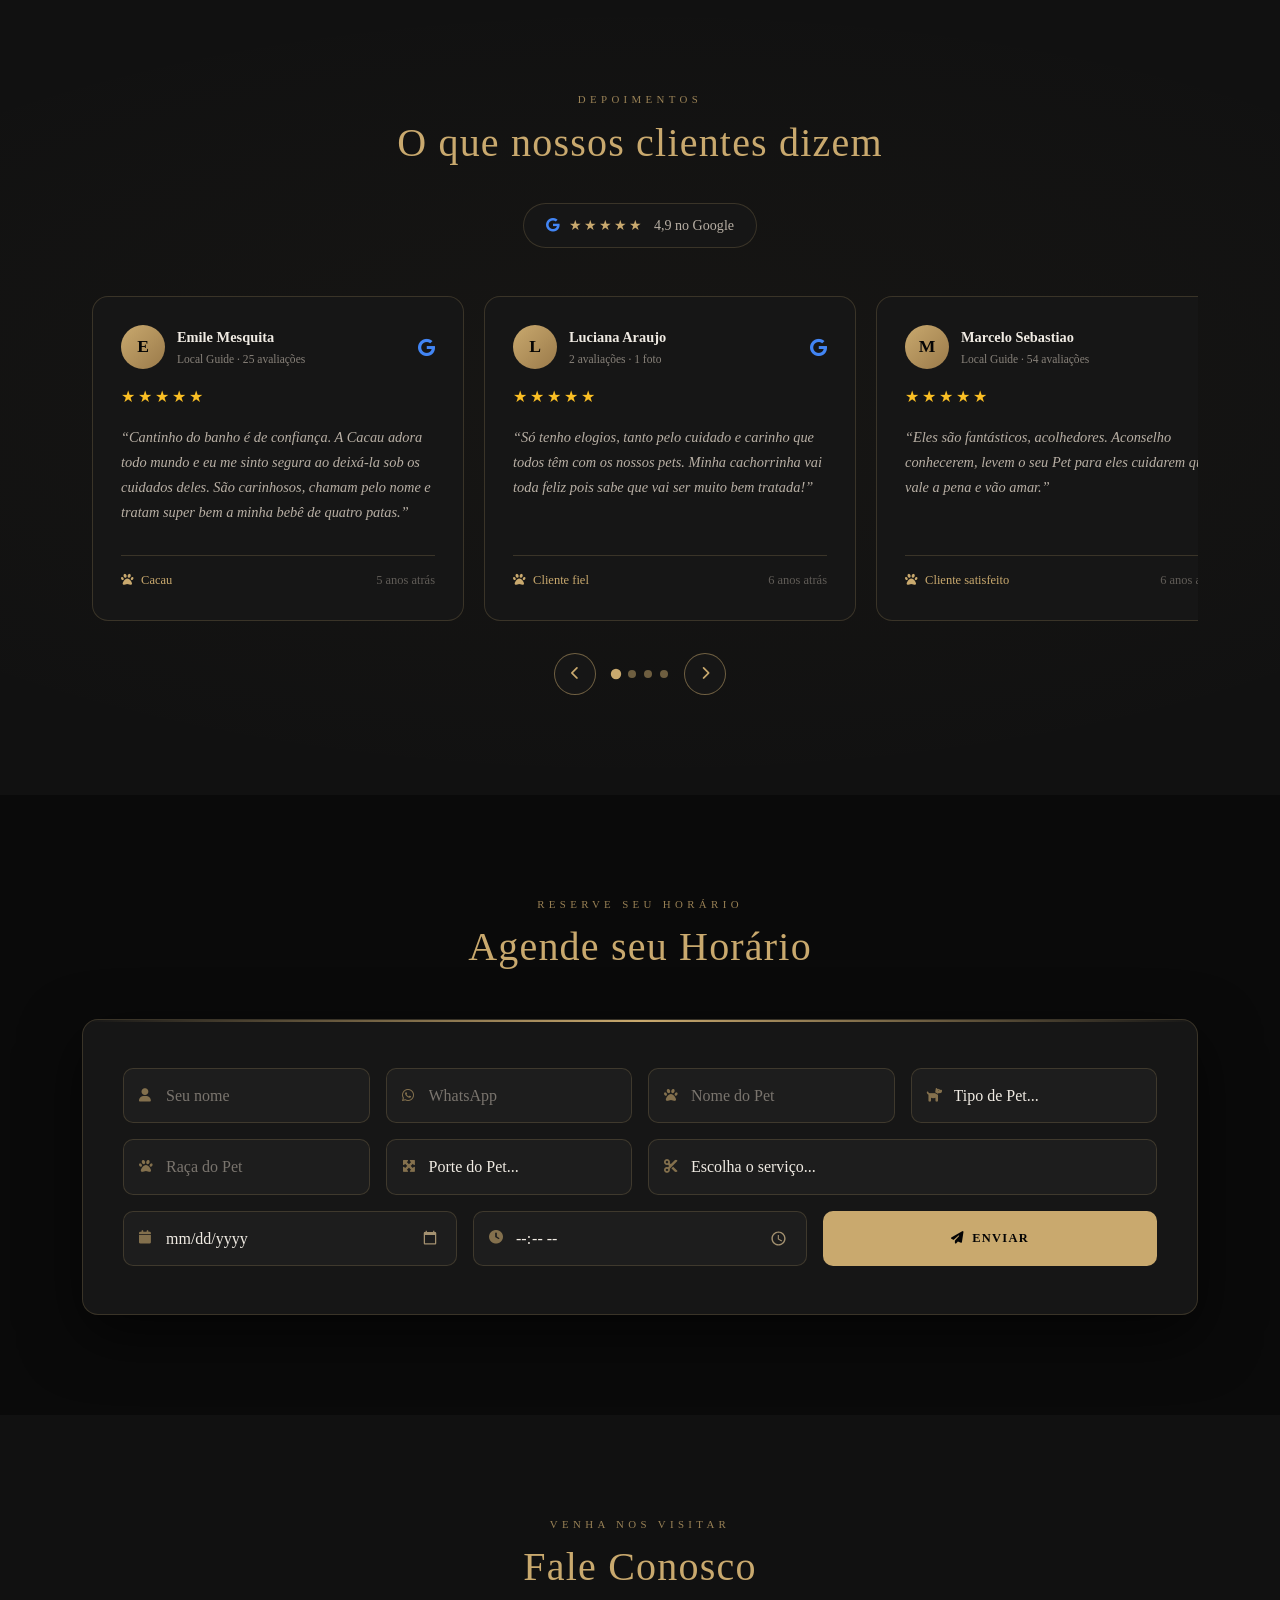
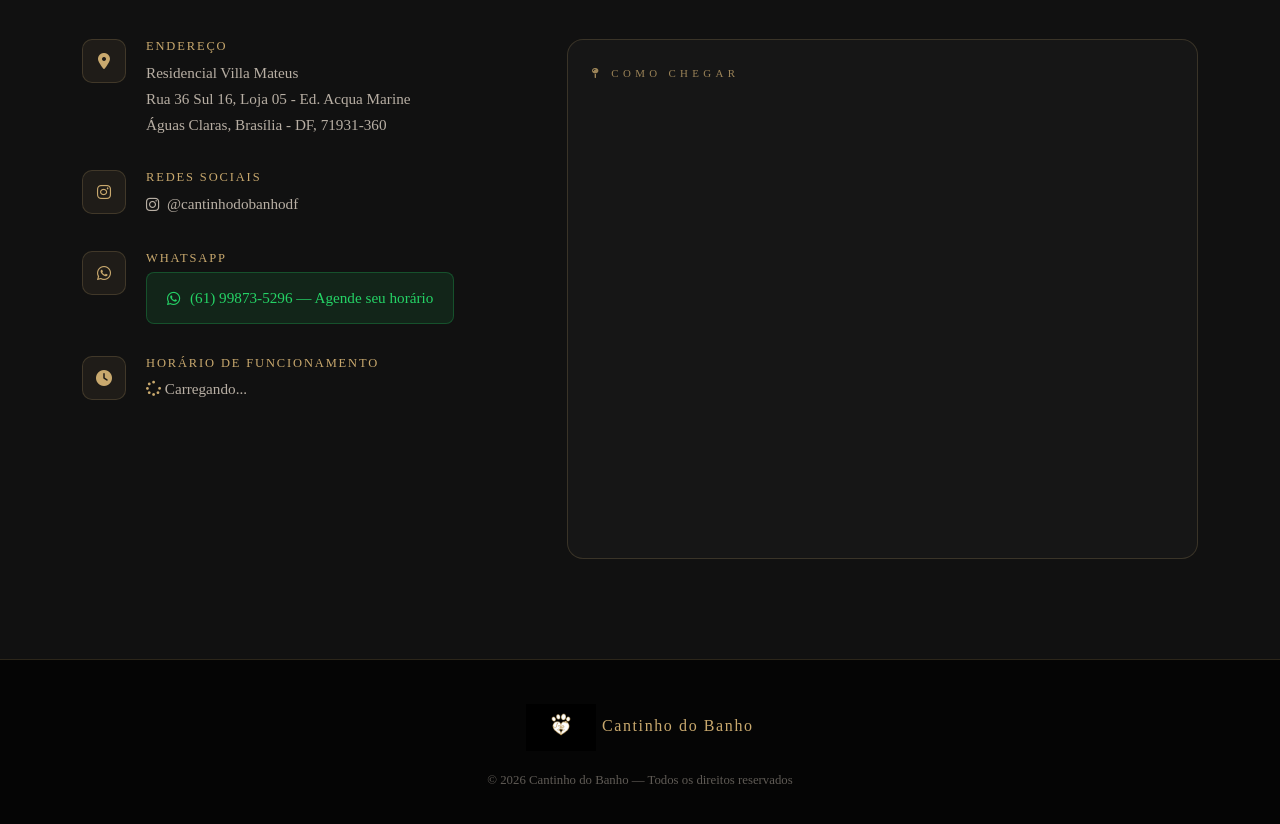
==== commit 870a4a05: "V-2.0.1" ====
--- a/src/main/webapp/index.html
+++ b/src/main/webapp/index.html
@@ -18,6 +18,73 @@
         <style>html {
                 scroll-behavior: smooth;
                 overflow-x: hidden;
+
+                .custom-alert-overlay {
+                    position: fixed;
+                    top: 0;
+                    left: 0;
+                    width: 100%;
+                    height: 100%;
+                    background: rgba(0, 0, 0, 0.85);
+                    backdrop-filter: blur(8px);
+                    display: flex;
+                    align-items: center;
+                    justify-content: center;
+                    z-index: 9999;
+                    opacity: 0;
+                    transition: var(--trans);
+                }
+
+                .custom-alert-box {
+                    background: var(--preto-card);
+                    border: 1px solid var(--borda-forte);
+                    border-radius: var(--radius);
+                    padding: 30px;
+                    max-width: 400px;
+                    width: 90%;
+                    text-align: center;
+                    box-shadow: var(--sombra-dourada);
+                    transform: translateY(-20px);
+                    transition: var(--trans);
+                }
+
+                .custom-alert-overlay.active {
+                    opacity: 1;
+                }
+                .custom-alert-overlay.active .custom-alert-box {
+                    transform: translateY(0);
+                }
+
+                .custom-alert-icon {
+                    font-size: 3rem;
+                    color: var(--dourado);
+                    margin-bottom: 20px;
+                }
+
+                .custom-alert-text {
+                    font-family: 'Cormorant Garamond', serif;
+                    color: var(--texto);
+                    font-size: 1.2rem;
+                    margin-bottom: 25px;
+                }
+
+                .custom-alert-btn {
+                    background: var(--dourado);
+                    color: var(--preto);
+                    border: none;
+                    padding: 10px 30px;
+                    border-radius: var(--radius-sm);
+                    font-family: 'Cinzel', serif;
+                    font-weight: bold;
+                    cursor: pointer;
+                    transition: var(--trans);
+                }
+
+                .custom-alert-btn:hover {
+                    background: var(--dourado-claro);
+                    transform: scale(1.05);
+                }
+
             }</style>
     </head>
     <body>
@@ -642,7 +709,7 @@
         <footer class="footer">
             <div class="container text-center">
                 <p class="footer-brand"><img src="[data-uri]" alt="Logo" class="footer-logo-img"> Cantinho do Banho</p>
-                <p class="footer-copy">© 2025 Cantinho do Banho — Todos os direitos reservados</p>
+                <p class="footer-copy">© <span id="anoAtual"></span> Cantinho do Banho — Todos os direitos reservados</p>
             </div>
         </footer>
 
@@ -650,87 +717,128 @@
         <script src="https://cdn.jsdelivr.net/npm/bootstrap@5.3.2/dist/js/bootstrap.bundle.min.js"></script>
         <script src="https://cdn.jsdelivr.net/npm/aos@2.3.4/dist/aos.js"></script>
         <script>
-                                    window.horariosLoja = [];
-
-                                    AOS.init({duration: 900, once: true, easing: 'ease-out-quart', offset: 60});
-
-                                    document.addEventListener("DOMContentLoaded", () => {
-                                        window.addEventListener('scroll', () => {
-                                            const navbar = document.querySelector('.navbar');
-                                            if (navbar)
-                                                navbar.classList.toggle('scrolled', window.scrollY > 50);
-                                            const waFloat = document.querySelector('.whatsapp-float');
-                                            if (waFloat)
-                                                waFloat.classList.toggle('visible', window.scrollY > 300);
-                                        });
-
-                                        document.querySelectorAll('.navbar .nav-link').forEach(link => {
-                                            link.addEventListener('click', () => {
-                                                const navbarCollapse = document.querySelector('.navbar-collapse');
-                                                if (navbarCollapse && navbarCollapse.classList.contains('show')) {
-                                                    bootstrap.Collapse.getOrCreateInstance(navbarCollapse).hide();
-                                                }
-                                            });
-                                        });
-
-                                        const inputData = document.getElementById('data'); 
-                                        if (inputData) {
-                                            const hoje = new Date().toISOString().split("T")[0];
-                                            inputData.setAttribute('min', hoje);
+                            window.horariosLoja = [];
+
+                            AOS.init({duration: 900, once: true, easing: 'ease-out-quart', offset: 60});
+
+                            document.addEventListener("DOMContentLoaded", () => {
+                                window.addEventListener('scroll', () => {
+                                    const navbar = document.querySelector('.navbar');
+                                    if (navbar)
+                                        navbar.classList.toggle('scrolled', window.scrollY > 50);
+                                    const waFloat = document.querySelector('.whatsapp-float');
+                                    if (waFloat)
+                                        waFloat.classList.toggle('visible', window.scrollY > 300);
+                                });
+
+                                document.querySelectorAll('.navbar .nav-link').forEach(link => {
+                                    link.addEventListener('click', () => {
+                                        const navbarCollapse = document.querySelector('.navbar-collapse');
+                                        if (navbarCollapse && navbarCollapse.classList.contains('show')) {
+                                            bootstrap.Collapse.getOrCreateInstance(navbarCollapse).hide();
                                         }
-
                                     });
-
-                                    function aplicarRegrasNoFormulario() {
-                                        const inputData = document.getElementById('data');
-                                        const inputHora = document.getElementById('hora');
-
-                                        if (!inputData || !inputHora || window.horariosLoja.length === 0)
-                                            return;
-
+                                });
+
+                                const inputData = document.getElementById('data');
+                                if (inputData) {
+                                    const hoje = new Date().toISOString().split("T")[0];
+                                    inputData.setAttribute('min', hoje);
+                                }
+
+                            });
+
+                            function aplicarRegrasNoFormulario() {
+                                const inputData = document.getElementById('data');
+                                const inputHora = document.getElementById('hora');
+
+                                if (!inputData || !inputHora || window.horariosLoja.length === 0)
+                                    return;
+
+                                inputHora.disabled = true;
+
+                                inputData.addEventListener('change', function () {
+                                    if (!this.value) {
                                         inputHora.disabled = true;
-
-                                        inputData.addEventListener('change', function () {
-                                            if (!this.value) {
-                                                inputHora.disabled = true;
-                                                inputHora.value = '';
-                                                return;
-                                            }
-
-                                            const dataEscolhida = new Date(this.value + "T00:00:00");
-                                            const diaSemana = dataEscolhida.getDay(); 
-
-                                            const regraDoDia = window.horariosLoja.find(h => h.diaDaSemana === diaSemana);
-
-                                            if (regraDoDia && !regraDoDia.aberto) {
-                                                alert(`Desculpe, nós estamos fechados aos ${regraDoDia.nomeDia}s. Por favor, escolha outra data.`);
-                                                this.value = ''; // Limpa a data errada
-                                                inputHora.value = '';
-                                                inputHora.disabled = true;
-                                                return;
-                                            }
-
-                                            inputHora.disabled = false;
-                                            inputHora.min = regraDoDia.horaAbertura;
-                                            inputHora.max = regraDoDia.horaFechamento;
-                                            inputHora.title = `Nosso horário hoje é das ${regraDoDia.horaAbertura} às ${regraDoDia.horaFechamento}`;
-                                        });
-
-                                        inputHora.addEventListener('change', function () {
-                                            if (!this.value || !inputData.value)
-                                                return;
-
-                                            const dataEscolhida = new Date(inputData.value + "T00:00:00");
-                                            const regraDoDia = window.horariosLoja.find(h => h.diaDaSemana === dataEscolhida.getDay());
-
-                                            if (regraDoDia) {
-                                                if (this.value < regraDoDia.horaAbertura || this.value > regraDoDia.horaFechamento) {
-                                                    alert(`Para este dia, atendemos apenas entre ${regraDoDia.horaAbertura} e ${regraDoDia.horaFechamento}. Por favor, ajuste o horário.`);
-                                                    this.value = ''; // Limpa a hora errada
-                                                }
-                                            }
-                                        });
+                                        inputHora.value = '';
+                                        return;
                                     }
+
+                                    const dataEscolhida = new Date(this.value + "T00:00:00");
+                                    const diaSemana = dataEscolhida.getDay();
+
+                                    const regraDoDia = window.horariosLoja.find(h => h.diaDaSemana === diaSemana);
+
+                                    if (regraDoDia && !regraDoDia.aberto) {
+                                        exibirMensagem(`Desculpe, nós estamos fechados aos ${regraDoDia.nomeDia}s. Por favor, escolha outra data.`, 'info');
+                                        this.value = ''; // Limpa a data errada
+                                        inputHora.value = '';
+                                        inputHora.disabled = true;
+                                        return;
+                                    }
+
+                                    inputHora.disabled = false;
+                                    inputHora.min = regraDoDia.horaAbertura;
+                                    inputHora.max = regraDoDia.horaFechamento;
+                                    inputHora.title = `Nosso horário hoje é das ${regraDoDia.horaAbertura} às ${regraDoDia.horaFechamento}`;
+                                });
+
+                                inputHora.addEventListener('change', function () {
+                                    if (!this.value || !inputData.value)
+                                        return;
+
+                                    const dataEscolhida = new Date(inputData.value + "T00:00:00");
+                                    const regraDoDia = window.horariosLoja.find(h => h.diaDaSemana === dataEscolhida.getDay());
+
+                                    if (regraDoDia) {
+                                        if (this.value < regraDoDia.horaAbertura || this.value > regraDoDia.horaFechamento) {
+                                            exibirMensagem(`Para este dia, atendemos apenas entre ${regraDoDia.horaAbertura} e ${regraDoDia.horaFechamento}. Por favor, ajuste o horário.`, 'info');
+                                            this.value = ''; // Limpa a hora errada
+                                        }
+                                    }
+                                });
+                            }
+                            window.exibirMensagem = function (mensagem, tipo = 'info') {
+                                const anterior = document.querySelector('.custom-alert-overlay');
+                                if (anterior)
+                                    anterior.remove();
+
+                                const overlay = document.createElement('div');
+                                overlay.className = 'custom-alert-overlay';
+
+                                const icones = {
+                                    success: 'fa-check-circle',
+                                    error: 'fa-exclamation-triangle',
+                                    info: 'fa-info-circle'
+                                };
+
+                                overlay.innerHTML = `
+        <div class="custom-alert-box">
+            <div class="custom-alert-icon">
+                <i class="fas ${icones[tipo] || icones.info}"></i>
+            </div>
+            <div class="custom-alert-text">${mensagem}</div>
+            <button class="custom-alert-btn">OK</button>
+        </div>
+    `;
+
+                                document.body.appendChild(overlay);
+
+                                // Animação de entrada
+                                setTimeout(() => overlay.classList.add('active'), 10);
+
+                                const fechar = () => {
+                                    overlay.classList.remove('active');
+                                    setTimeout(() => overlay.remove(), 300);
+                                };
+
+                                overlay.querySelector('.custom-alert-btn').onclick = fechar;
+                                overlay.onclick = (e) => {
+                                    if (e.target === overlay)
+                                        fechar();
+                                };
+                            };
+                            document.getElementById('anoAtual').textContent = new Date().getFullYear();
         </script>
 
         <script src="js/agendamento.js"></script>
